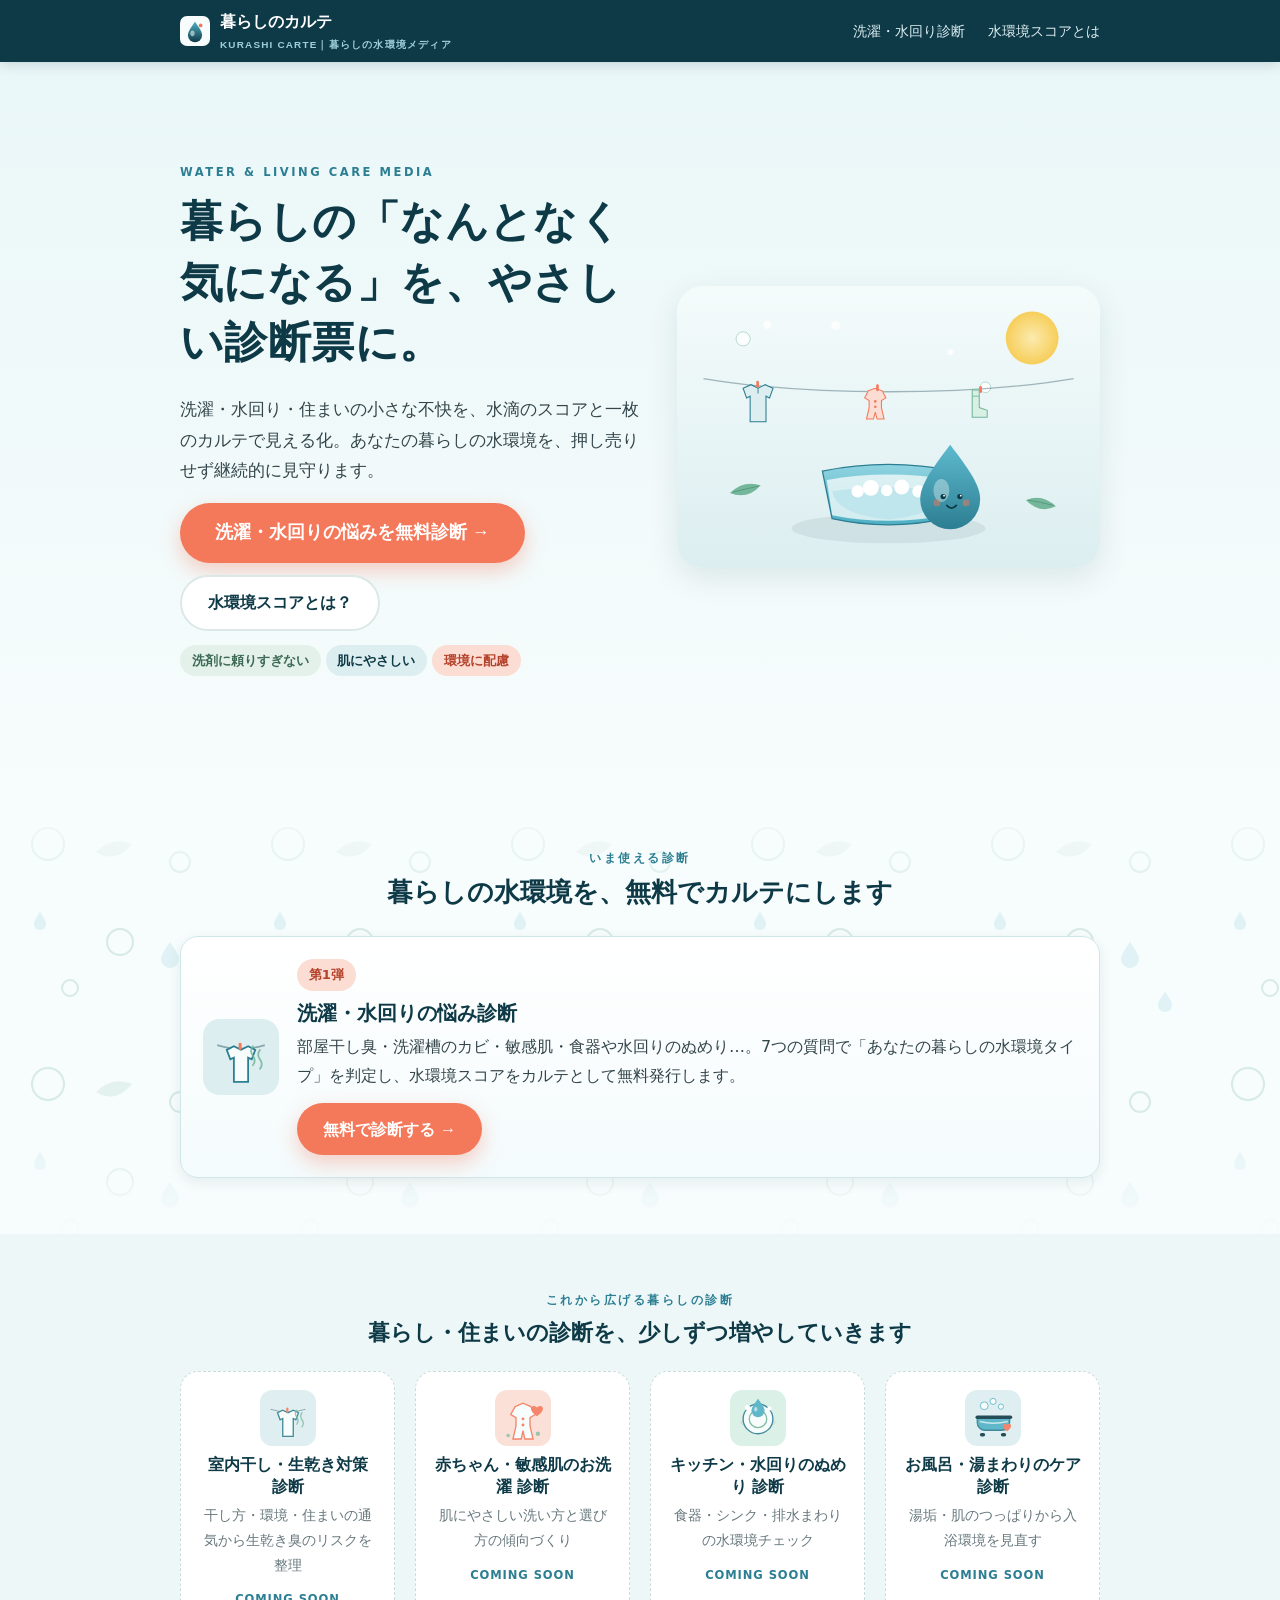
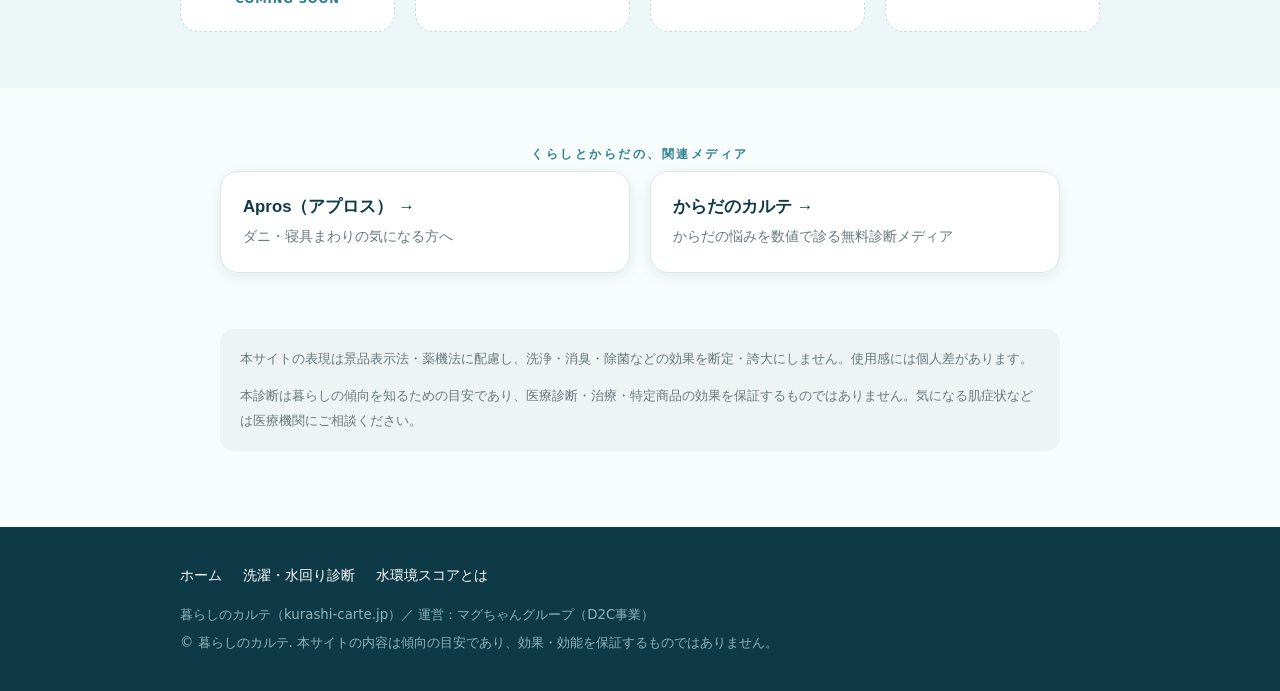
==== index.html @ 07961707 "母屋＋洗濯・水回り診断（/sentaku/）初版：3層キャッシュマシン・水環境スコア/洗剤過敏度・GEO/JSON-LD・GAS/Turnstile・景表法薬機法免責・全ページnoindex Co-A" ====
<!doctype html>
<html lang="ja">
<head>
<meta charset="utf-8">
<meta name="viewport" content="width=device-width, initial-scale=1">
<meta name="robots" content="noindex, nofollow"><!-- 公開時に index,follow へ切替（=公開ボタン） -->
<title>暮らしのカルテ｜洗濯・水回り・住まいの悩みを数値で診る無料診断メディア</title>
<meta name="description" content="洗濯・水回り・住まいの「なんとなく気になる」を、水環境スコアと一枚のカルテで見える化。部屋干し臭・洗濯槽カビ・敏感肌・食器のぬめりなど、暮らしの水環境タイプを無料診断。マグちゃんグループ運営。">
<link rel="canonical" href="https://kurashi-carte.jp/">
<meta name="theme-color" content="#0E3A47">

<!-- OGP / Twitter -->
<meta property="og:type" content="website">
<meta property="og:site_name" content="暮らしのカルテ">
<meta property="og:title" content="暮らしのカルテ｜洗濯・水回り・住まいの悩みを数値で診る無料診断">
<meta property="og:description" content="部屋干し臭・洗濯槽カビ・敏感肌・水回りのぬめり…。暮らしの水環境タイプと水環境スコアを無料でカルテ発行。">
<meta property="og:url" content="https://kurashi-carte.jp/">
<meta property="og:image" content="https://kurashi-carte.jp/assets/ogp.svg">
<meta name="twitter:card" content="summary_large_image">
<meta name="twitter:title" content="暮らしのカルテ｜洗濯・水回りの悩み診断">
<meta name="twitter:description" content="暮らしの水環境タイプと水環境スコアを無料でカルテ発行。">
<meta name="twitter:image" content="https://kurashi-carte.jp/assets/ogp.svg">

<!-- セキュリティ：meta CSP（GitHub Pagesでヘッダ相当の防御。母屋は外部通信なし） -->
<meta http-equiv="Content-Security-Policy" content="default-src 'self'; base-uri 'self'; object-src 'none'; img-src 'self' data:; style-src 'self' 'unsafe-inline'; font-src 'self'; script-src 'self'; connect-src 'self'; form-action 'none'; frame-ancestors 'none'; upgrade-insecure-requests">
<meta name="referrer" content="strict-origin-when-cross-origin">

<link rel="icon" href="/assets/favicon.svg" type="image/svg+xml">
<link rel="stylesheet" href="/assets/style.css">
<link rel="stylesheet" href="/images.css">

<!-- JSON-LD: WebSite + Organization -->
<script type="application/ld+json">
{
  "@context":"https://schema.org",
  "@graph":[
    {
      "@type":"WebSite",
      "@id":"https://kurashi-carte.jp/#website",
      "url":"https://kurashi-carte.jp/",
      "name":"暮らしのカルテ",
      "description":"洗濯・水回り・住まいの悩みを数値で診る無料診断メディア。",
      "inLanguage":"ja",
      "publisher":{"@id":"https://kurashi-carte.jp/#org"}
    },
    {
      "@type":"Organization",
      "@id":"https://kurashi-carte.jp/#org",
      "name":"マグちゃんグループ（暮らしのカルテ運営）",
      "url":"https://kurashi-carte.jp/",
      "logo":"https://kurashi-carte.jp/assets/favicon.svg",
      "sameAs":["https://magchan.com"]
    }
  ]
}
</script>
</head>
<body>
<script src="/assets/guard.js"></script>

<header class="site-head">
  <div class="wrap">
    <a class="brand" href="/">
      <img src="/assets/favicon.svg" alt="">
      <span>暮らしのカルテ<small>KURASHI CARTE｜暮らしの水環境メディア</small></span>
    </a>
    <nav class="nav" aria-label="サイト内">
      <a href="/sentaku/">洗濯・水回り診断</a>
      <a href="/mizu-kankyo-score/">水環境スコアとは</a>
    </nav>
  </div>
</header>

<main>
  <!-- HERO -->
  <section class="hero">
    <div class="wrap">
      <div>
        <p class="eyebrow">Water &amp; Living Care Media</p>
        <h1 id="heroTitle">暮らしの「なんとなく気になる」を、やさしい診断票に。</h1>
        <p class="lead" id="heroLead">洗濯・水回り・住まいの小さな不快を、水滴のスコアと一枚のカルテで見える化。あなたの暮らしの水環境を、押し売りせず継続的に見守ります。</p>
        <div class="cta-row">
          <a class="btn btn-primary btn-lg" href="/sentaku/">洗濯・水回りの悩みを無料診断 →</a>
          <a class="btn btn-ghost" href="/mizu-kankyo-score/">水環境スコアとは？</a>
        </div>
        <p style="margin-top:14px"><span class="tag mint">洗剤に頼りすぎない</span> <span class="tag">肌にやさしい</span> <span class="tag coral">環境に配慮</span></p>
      </div>
      <div class="art float"><img src="/assets/hero.svg" alt="やさしい水と洗濯の暮らしのイラスト" width="960" height="640"></div>
    </div>
  </section>

  <!-- LIVE 診断 -->
  <section class="wm">
    <div class="wrap">
      <p class="eyebrow center">いま使える診断</p>
      <h2 class="center" style="font-size:1.6rem;margin:.2em 0 1em">暮らしの水環境を、無料でカルテにします</h2>
      <div id="liveList" class="grid">
        <a href="/sentaku/" class="card feature" style="text-decoration:none">
          <img src="/assets/type-roomdry.svg" alt="" width="76" height="76">
          <div>
            <span class="tag coral">第1弾</span>
            <h3 style="margin:.4em 0 .3em;font-size:1.25rem">洗濯・水回りの悩み診断</h3>
            <p style="margin:.2em 0 .8em;color:#33454a">部屋干し臭・洗濯槽カビ・敏感肌・水回りのぬめり…。7つの質問で「あなたの暮らしの水環境タイプ」を判定し、水環境スコアをカルテとして無料発行します。</p>
            <span class="btn btn-primary">無料で診断する →</span>
          </div>
        </a>
      </div>
    </div>
  </section>

  <!-- UPCOMING -->
  <section style="background:#eef7f8">
    <div class="wrap">
      <p class="eyebrow center" id="upLabel">これから広げる暮らしの診断</p>
      <h2 class="center" style="font-size:1.4rem;margin:.2em 0 1em">暮らし・住まいの診断を、少しずつ増やしていきます</h2>
      <div id="upList" class="grid g4">
        <div class="tile"><img src="/assets/type-roomdry.svg" alt="" width="56" height="56"><h3>室内干し・生乾き対策</h3><p style="font-size:.86rem">干し方・環境・通気から生乾き臭のリスクを整理</p><span class="soon">COMING SOON</span></div>
        <div class="tile"><img src="/assets/type-baby.svg" alt="" width="56" height="56"><h3>赤ちゃん・敏感肌の洗濯</h3><p style="font-size:.86rem">肌にやさしい洗い方と選び方の傾向づくり</p><span class="soon">COMING SOON</span></div>
        <div class="tile"><img src="/assets/type-kitchen.svg" alt="" width="56" height="56"><h3>キッチン・水回りのぬめり</h3><p style="font-size:.86rem">食器・シンク・排水まわりの水環境チェック</p><span class="soon">COMING SOON</span></div>
        <div class="tile"><img src="/assets/type-bath.svg" alt="" width="56" height="56"><h3>お風呂・湯まわりのケア</h3><p style="font-size:.86rem">湯垢・肌のつっぱりから入浴環境を見直す</p><span class="soon">COMING SOON</span></div>
      </div>
    </div>
  </section>

  <!-- 関連 -->
  <section>
    <div class="wrap narrow">
      <p class="eyebrow center">くらしとからだの、関連メディア</p>
      <div id="crossList" class="grid g2"></div>
    </div>
  </section>

  <!-- 免責 -->
  <section style="padding-top:0">
    <div class="wrap narrow">
      <div class="disclaimer">
        <p id="discKeihyo"><strong>表現について：</strong>本サイトの表現は景品表示法・薬機法に配慮し、洗浄・消臭・除菌などの効果を断定・誇大にしません。使用感には個人差があります。</p>
        <p id="discMedical" style="margin-bottom:0"><strong>診断について：</strong>本診断は暮らしの傾向を知るための目安であり、医療診断・治療・特定商品の効果を保証するものではありません。気になる肌症状などは医療機関にご相談ください。</p>
      </div>
    </div>
  </section>
</main>

<footer class="site-foot">
  <div class="wrap">
    <div class="fnav" style="margin-bottom:10px">
      <a href="/">ホーム</a>
      <a href="/sentaku/">洗濯・水回り診断</a>
      <a href="/mizu-kankyo-score/">水環境スコアとは</a>
    </div>
    <small>暮らしのカルテ（kurashi-carte.jp）／ 運営：マグちゃんグループ（D2C事業）<br>© 暮らしのカルテ. 本サイトの内容は傾向の目安であり、効果・効能を保証するものではありません。</small>
  </div>
</footer>

<script src="/js/home.js"></script>
</body>
</html>
---- assets/style.css ----
/* =========================================================================
   暮らしのカルテ — 共通デザインシステム
   トークンは design/design-tokens.md を正典とする。
   ティール(信頼) × 珊瑚(可愛い差し色) × 若葉ミント(自然由来) × 泡白。
   ========================================================================= */
:root{
  --marine:#0E3A47; --tide:#2C7E92; --aqua:#DCEEF0; --foam:#F7FCFC;
  --ink:#1F2A2E; --muted:#67787D; --line:#DCE8E7;
  --coral:#F4795B; --coral-soft:#FBDDD3; --mint:#74B79B; --sun:#F7C948;
  --ok:#2F8F6B; --danger:#C4553C; --warn:#E0A43B;
  --shadow:0 10px 30px rgba(14,58,71,.10);
  --shadow-sm:0 4px 14px rgba(14,58,71,.08);
  --radius:18px; --radius-lg:26px;
  --font-display:"Hiragino Maru Gothic ProN","BIZ UDPGothic","Yu Gothic UI","Meiryo",sans-serif;
  --font-body:system-ui,"Hiragino Kaku Gothic ProN","BIZ UDPGothic","Yu Gothic UI","Meiryo",sans-serif;
  --font-num:"Trebuchet MS","Verdana",system-ui,sans-serif;
  --wrap:960px; --wrap-narrow:880px;
}
*{box-sizing:border-box}
html{scroll-behavior:smooth}
body{
  margin:0; color:var(--ink); background:var(--foam);
  font-family:var(--font-body); font-size:16px; line-height:1.8;
  -webkit-font-smoothing:antialiased; text-rendering:optimizeLegibility;
}
img{max-width:100%; height:auto; display:block}
a{color:var(--tide)}
h1,h2,h3,h4{font-family:var(--font-display); line-height:1.4; color:var(--marine); font-weight:800}
p{margin:0 0 1em}
:focus-visible{outline:3px solid var(--coral); outline-offset:2px; border-radius:6px}

/* ---- watermark bg ---- */
.wm{position:relative}
.wm::before{
  content:""; position:absolute; inset:0; z-index:0; pointer-events:none;
  background-image:url("/assets/watermark.svg"); background-size:240px 240px;
  opacity:.5; -webkit-mask-image:linear-gradient(180deg,transparent,#000 30%,#000 70%,transparent);
          mask-image:linear-gradient(180deg,transparent,#000 30%,#000 70%,transparent);
}
.wm>*{position:relative; z-index:1}

/* ---- layout ---- */
.wrap{max-width:var(--wrap); margin:0 auto; padding:0 20px}
.narrow{max-width:var(--wrap-narrow)}
section{padding:56px 0}
.lead{font-size:1.06rem; color:#33454a}
.eyebrow{font-family:var(--font-num); letter-spacing:.22em; font-size:.72rem;
  text-transform:uppercase; color:var(--tide); font-weight:700; margin:0 0 .5em}
.center{text-align:center}
.tag{display:inline-flex; align-items:center; gap:.4em; background:var(--aqua);
  color:var(--marine); border-radius:999px; padding:.3em .9em; font-size:.82rem; font-weight:700}
.tag.mint{background:#E4F1EA; color:#3c6a55}
.tag.coral{background:var(--coral-soft); color:#b5432c}

/* ---- header ---- */
.site-head{background:var(--marine); color:#fff; position:sticky; top:0; z-index:50;
  box-shadow:0 2px 12px rgba(14,58,71,.18)}
.site-head .wrap{display:flex; align-items:center; justify-content:space-between; height:62px}
.brand{display:flex; align-items:center; gap:10px; color:#fff; text-decoration:none; font-family:var(--font-display); font-weight:800; white-space:nowrap}
.brand>span{white-space:nowrap}
.brand img{width:30px; height:30px}
.brand small{display:block; font-size:.62rem; letter-spacing:.12em; color:#9fd0da; font-weight:600}
.nav a{color:#dcedf1; text-decoration:none; font-size:.9rem; margin-left:18px}
.nav a:hover{color:#fff}
@media(max-width:560px){ .nav a{margin-left:12px; font-size:.82rem} .brand small{display:none} }

/* ---- buttons ---- */
.btn{display:inline-flex; align-items:center; justify-content:center; gap:.5em;
  min-height:52px; padding:.7em 1.6em; border-radius:999px; font-weight:800;
  font-family:var(--font-display); font-size:1.02rem; text-decoration:none; cursor:pointer;
  border:none; transition:transform .15s ease, box-shadow .15s ease}
.btn:hover{transform:translateY(-2px)}
.btn-primary{background:var(--coral); color:#fff; box-shadow:0 8px 20px rgba(244,121,91,.35)}
.btn-primary:hover{box-shadow:0 12px 26px rgba(244,121,91,.45)}
.btn-marine{background:var(--marine); color:#fff}
.btn-line{background:#06C755; color:#fff}
.btn-ghost{background:#fff; color:var(--marine); border:2px solid var(--line)}
.btn-lg{min-height:58px; font-size:1.1rem; padding:.8em 2em}
.btn[disabled]{opacity:.45; cursor:not-allowed; transform:none}

/* ---- hero ---- */
.hero{background:linear-gradient(180deg,#EAF7F8,#F7FCFC); overflow:hidden}
.hero .wrap{display:grid; grid-template-columns:1.05fr .95fr; gap:30px; align-items:center; padding-top:44px; padding-bottom:44px}
.hero h1{font-size:clamp(1.7rem,4.6vw,2.7rem); margin:.2em 0 .5em; letter-spacing:.01em}
.hero .art{border-radius:var(--radius-lg); overflow:hidden; box-shadow:var(--shadow)}
.hero .cta-row{display:flex; gap:12px; flex-wrap:wrap; margin-top:8px}
@media(max-width:760px){ .hero .wrap{grid-template-columns:1fr} .hero .art{order:-1} }

/* ---- cards / tiles ---- */
.grid{display:grid; gap:20px}
.g2{grid-template-columns:1fr 1fr}
.g3{grid-template-columns:1fr 1fr 1fr}
.g4{grid-template-columns:repeat(4,1fr)}
@media(max-width:820px){ .g3,.g4{grid-template-columns:1fr 1fr} }
@media(max-width:520px){ .g2,.g3,.g4{grid-template-columns:1fr} }
.card{background:#fff; border:1px solid var(--line); border-radius:var(--radius);
  padding:22px; box-shadow:var(--shadow-sm)}
.card.feature{display:grid; grid-template-columns:auto 1fr; gap:18px; align-items:center;
  border-color:#cfe6ea; background:linear-gradient(180deg,#fff,#f4fbfc)}
.card.feature img{width:76px; height:76px}
.tile{background:#fff; border:1px dashed #c8ddda; border-radius:var(--radius); padding:18px; text-align:center; color:var(--muted)}
.tile img{width:56px; height:56px; margin:0 auto 8px; opacity:.9}
.tile h3{font-size:1rem; margin:.2em 0 .3em; color:var(--marine)}
.soon{font-size:.72rem; color:var(--tide); font-weight:700; letter-spacing:.08em}

/* ---- GEO answer block ---- */
.answer{background:#fff; border-left:6px solid var(--tide); border-radius:14px;
  padding:22px 24px; box-shadow:var(--shadow-sm)}
.answer ul{margin:0; padding-left:1.1em}
.answer li{margin:.5em 0}

/* ---- diagnosis ---- */
.diag{background:#fff; border:1px solid var(--line); border-radius:var(--radius-lg);
  padding:26px; box-shadow:var(--shadow); max-width:680px; margin:0 auto}
.progress{height:12px; background:var(--aqua); border-radius:999px; overflow:hidden; margin-bottom:6px}
.progress i{display:block; height:100%; width:0; background:linear-gradient(90deg,var(--tide),var(--mint));
  border-radius:999px; transition:width .4s ease}
.progress-label{font-family:var(--font-num); font-size:.78rem; color:var(--muted); letter-spacing:.1em; margin-bottom:16px}
.q-title{font-size:1.25rem; margin:.2em 0 .8em}
.opts{display:grid; gap:12px}
.opt{display:flex; align-items:center; gap:14px; padding:16px 18px; border:2px solid var(--line);
  border-radius:14px; background:#fbfefe; cursor:pointer; font-size:1.02rem; transition:all .15s ease; min-height:44px}
.opt:hover{border-color:var(--tide); background:#f2fafb}
.opt .dot{width:22px; height:22px; border-radius:50%; border:2px solid #b9cfd2; flex:none; position:relative}
.opt.sel{border-color:var(--coral); background:#fff5f2; box-shadow:0 4px 14px rgba(244,121,91,.16)}
.opt.sel .dot{border-color:var(--coral); background:var(--coral)}
.opt.sel .dot::after{content:""; position:absolute; inset:5px; border-radius:50%; background:#fff}
.diag-nav{display:flex; justify-content:space-between; margin-top:20px; gap:10px}

/* ---- karte result 票 ---- */
.karte{background:#fff; border:1px solid var(--line); border-radius:var(--radius-lg);
  box-shadow:var(--shadow); overflow:hidden; position:relative;
  background-image:linear-gradient(var(--line) 1px,transparent 1px); background-size:100% 30px;
  background-position:0 118px}
.karte-head{background:var(--marine); color:#fff; padding:18px 24px; display:flex; justify-content:space-between; align-items:flex-end; gap:12px}
.karte-head .en{font-family:var(--font-num); letter-spacing:.24em; font-size:.7rem; color:#9fd0da}
.karte-head h3{color:#fff; margin:.1em 0 0; font-size:1.35rem}
.karte-no{font-family:var(--font-num); font-size:.86rem; color:#cfe6ea; letter-spacing:.06em; text-align:right; white-space:nowrap}
.karte-body{padding:24px; display:grid; grid-template-columns:auto 1fr; gap:24px; align-items:center}
@media(max-width:560px){
  .karte-body{grid-template-columns:1fr; text-align:center}
  .karte-head{flex-direction:column; align-items:flex-start; gap:4px}
  .karte-head h3{font-size:1.15rem}
  .karte-no{text-align:left}
  .karte-type{justify-content:center}
}

/* water drop gauge */
.gauge{width:150px; height:170px; position:relative; margin:0 auto}
.gauge svg{width:100%; height:100%}
.gauge .num{position:absolute; top:44%; left:0; right:0; text-align:center;
  font-family:var(--font-num); font-weight:800; font-size:2.6rem; color:var(--marine); line-height:1}
.gauge .cap{position:absolute; top:66%; left:0; right:0; text-align:center; font-size:.8rem; color:var(--marine); font-weight:700}

.karte-type{display:flex; align-items:center; gap:14px; margin-bottom:6px}
.karte-type img{width:60px; height:60px}
.karte-type .name{font-family:var(--font-display); font-weight:800; font-size:1.4rem; color:var(--marine)}
.karte .finding{color:var(--ink); margin:.3em 0 0}
.karte .subidx{margin-top:14px; display:flex; gap:10px; flex-wrap:wrap}
.band{display:inline-flex; gap:.4em; align-items:center; background:var(--aqua); color:var(--marine);
  border-radius:999px; padding:.3em .9em; font-weight:700; font-size:.85rem}
.karte-foot{padding:0 24px 22px; color:var(--muted); font-size:.8rem}

/* coral round seal */
.seal{position:absolute; right:22px; top:96px; width:92px; height:92px; z-index:2}
@media(max-width:560px){ .seal{position:static; margin:8px auto 0} }

/* offer / product connect */
.offer{background:linear-gradient(180deg,#fff,#f4fbfc); border:1px solid #cfe6ea; border-radius:var(--radius-lg); padding:26px}
.prod{display:flex; align-items:center; gap:16px; padding:16px; border:1px solid var(--line); border-radius:14px; background:#fff; margin:.6em 0}
.prod img{width:56px; height:56px; flex:none}
.prod .pcta{margin-left:auto; display:flex; gap:8px; flex-wrap:wrap}
@media(max-width:560px){ .prod{flex-wrap:wrap} .prod .pcta{margin-left:0; width:100%} }

/* line / reexam blocks */
.block-line{background:#eafaf0; border:1px solid #bfe6cf; border-radius:var(--radius); padding:22px}
.block-reexam{background:#fff6ec; border:1px solid #f4dcc0; border-radius:var(--radius); padding:22px}

/* faq */
.faq details{background:#fff; border:1px solid var(--line); border-radius:14px; margin:.6em 0; overflow:hidden}
.faq summary{cursor:pointer; padding:16px 20px; font-weight:700; color:var(--marine); font-family:var(--font-display); list-style:none; display:flex; justify-content:space-between; gap:10px; min-height:44px; align-items:center}
.faq summary::-webkit-details-marker{display:none}
.faq summary::after{content:"＋"; color:var(--coral); font-weight:800}
.faq details[open] summary::after{content:"－"}
.faq .a{padding:0 20px 18px; color:var(--ink)}

/* disclaimer / footer */
.disclaimer{background:#eef4f4; border-radius:14px; padding:18px 20px; color:var(--muted); font-size:.84rem}
.disclaimer strong{color:var(--ink)}
.site-foot{background:var(--marine); color:#cfe6ea; padding:34px 0; margin-top:20px}
.site-foot a{color:#fff; text-decoration:none}
.site-foot .fnav a{margin-right:16px; font-size:.9rem}
.site-foot small{color:#8fb3bb}

/* ---- animation ---- */
.reveal{opacity:0; transform:translateY(18px); transition:opacity .6s ease, transform .6s ease}
.reveal.in{opacity:1; transform:none}
@keyframes floaty{0%,100%{transform:translateY(0)}50%{transform:translateY(-8px)}}
.float{animation:floaty 5s ease-in-out infinite}
@keyframes stamp{0%{transform:scale(1.7) rotate(-14deg); opacity:0}60%{transform:scale(.92) rotate(-8deg); opacity:1}100%{transform:scale(1) rotate(-8deg); opacity:1}}
.seal.stamp{animation:stamp .6s cubic-bezier(.2,1.4,.4,1) both}
@media(prefers-reduced-motion:reduce){
  *{animation:none !important; transition:none !important}
  .reveal{opacity:1; transform:none}
  html{scroll-behavior:auto}
}

/* ---- print (result 票 保存) ---- */
@media print{
  .site-head,.site-foot,.nav,.btn,.no-print{display:none !important}
  body{background:#fff}
  .karte{box-shadow:none; border:1px solid #999; break-inside:avoid}
}
.visually-hidden{position:absolute!important;width:1px;height:1px;overflow:hidden;clip:rect(0 0 0 0)}
---- images.css ----
/* =========================================================================
   暮らしのカルテ — 画像スロット（写真の後差し替えはこの1ファイルだけ）
   -------------------------------------------------------------------------
   ・非エンジニアでも安全に差し替えできます。url("...") のファイル名を変えるだけ。
   ・写真は必ず assets/photos/ にローカル同梱（外部URLのホットリンク禁止＝誤写真/著作権の教訓）。
   ・景表法/薬機法：洗浄「効果」を断定する before/after・「汚れが落ちた風」の演出写真は使わない。
     清潔な洗濯・やさしい水・自然光・赤ちゃん・暮らしのムードなど、効果を語らない画像のみ。
   ・パスは絶対パス（/assets/…）。母屋・診断サブの両方から同じ指定で読めます。
   ・初期状態は同梱のオリジナルSVG。写真を用意でき次第、下記を .jpg 等へ差し替え。
   ========================================================================= */
:root{
  --photo-hero:      url("/assets/hero.svg");            /* ヒーロー（やさしい水と洗濯の暮らし） */
  --photo-laundry:   url("/assets/hero.svg");            /* 室内干し・洗濯バンド（写真差替枠） */
  --photo-water:     url("/assets/hero.svg");            /* やさしい水・水回りバンド（写真差替枠） */
  --photo-baby:      url("/assets/type-baby.svg");       /* 赤ちゃん・敏感肌バンド（写真差替枠） */
}
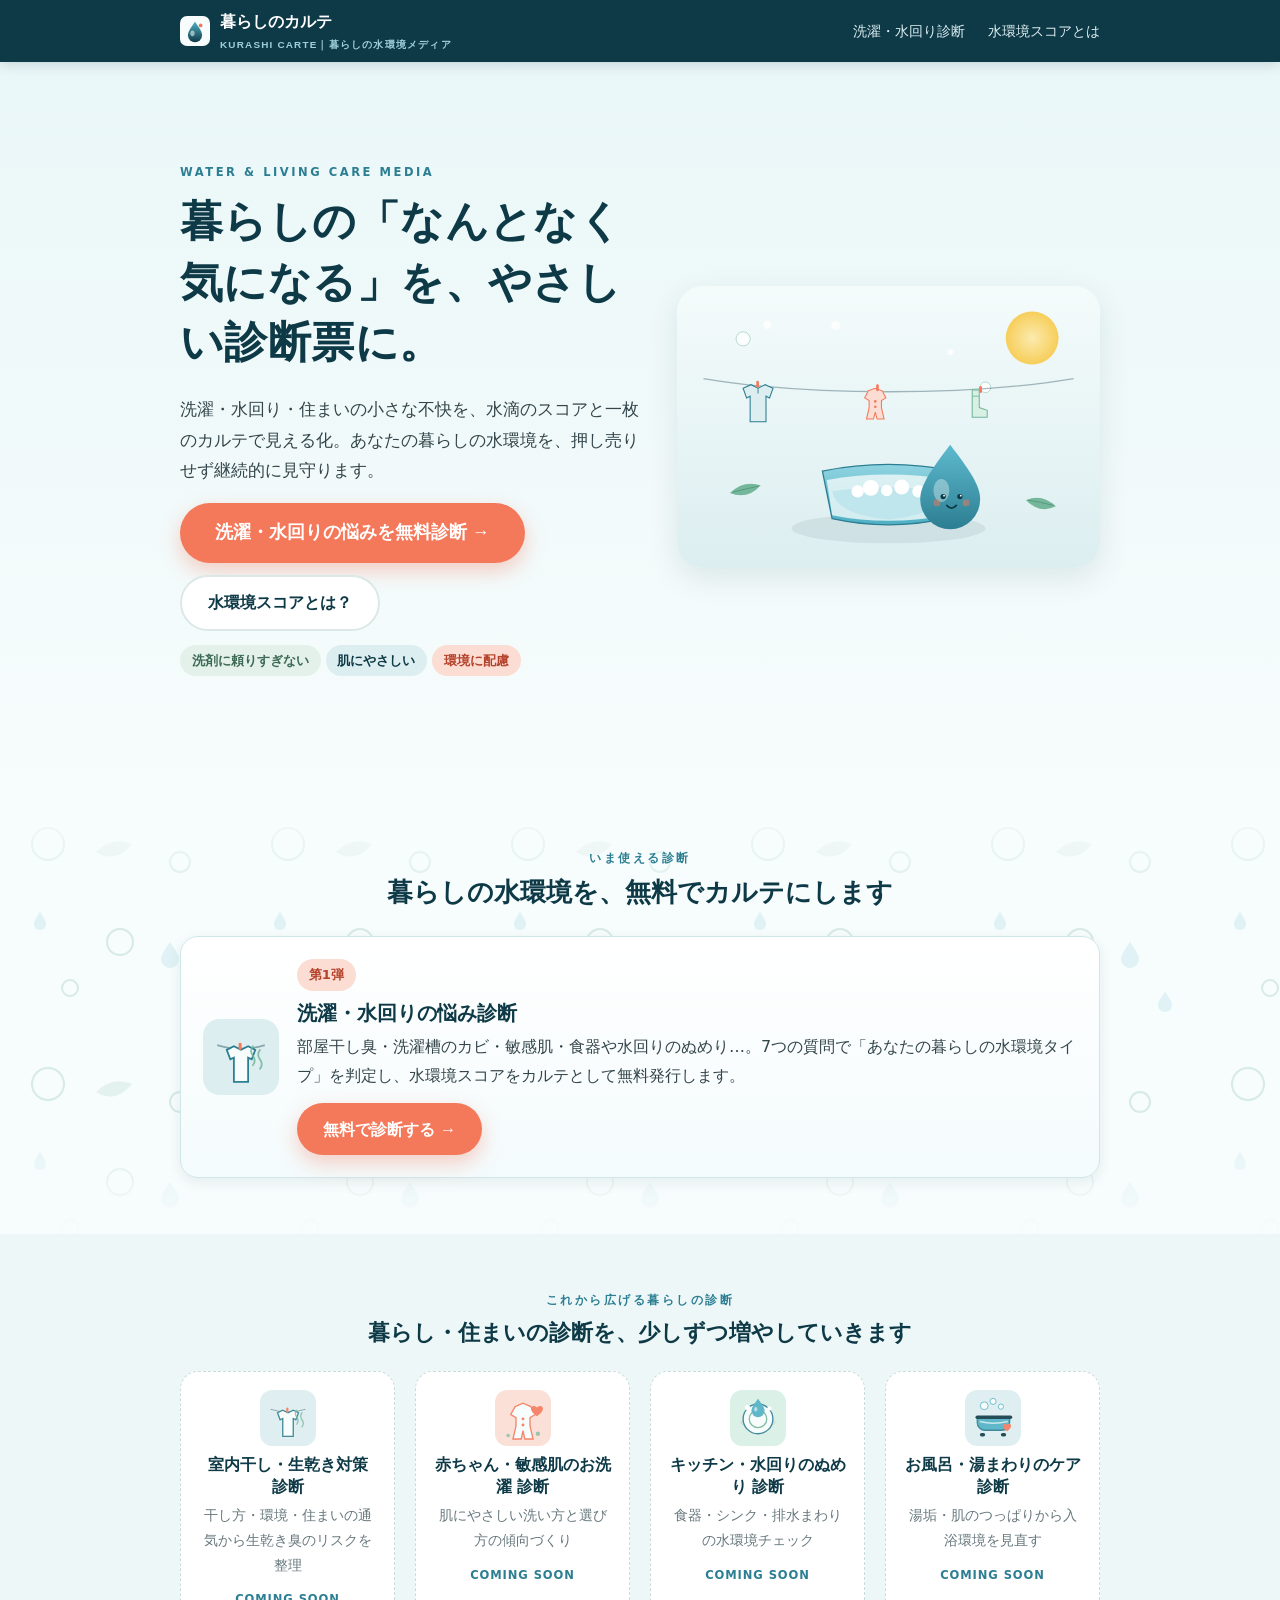
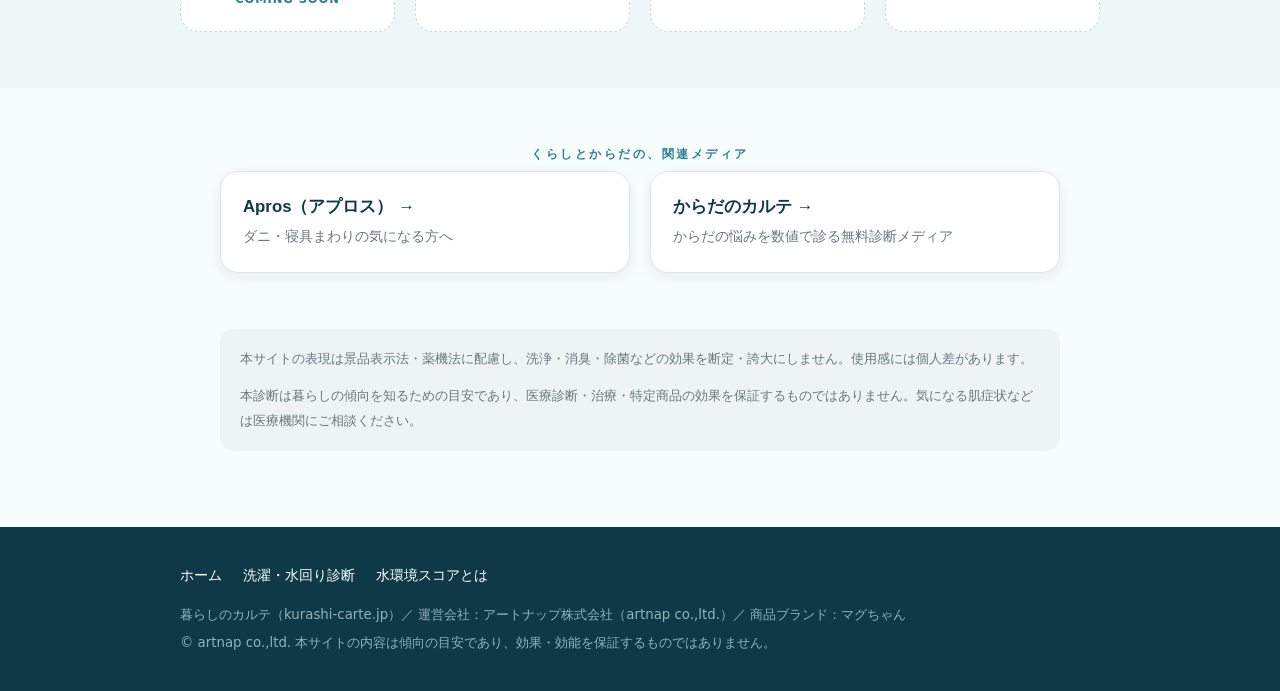
==== commit 6dda706d: "運営会社をアートナップ株式会社（artnap co.,ltd.）に統一（フッター著作権・JSON-LD・config・llms）。NOTIFY_TO実アドレスはREADME/HTMLに露出せずGASプ" ====
--- a/index.html
+++ b/index.html
@@ -5,7 +5,7 @@
 <meta name="viewport" content="width=device-width, initial-scale=1">
 <meta name="robots" content="noindex, nofollow"><!-- 公開時に index,follow へ切替（=公開ボタン） -->
 <title>暮らしのカルテ｜洗濯・水回り・住まいの悩みを数値で診る無料診断メディア</title>
-<meta name="description" content="洗濯・水回り・住まいの「なんとなく気になる」を、水環境スコアと一枚のカルテで見える化。部屋干し臭・洗濯槽カビ・敏感肌・食器のぬめりなど、暮らしの水環境タイプを無料診断。マグちゃんグループ運営。">
+<meta name="description" content="洗濯・水回り・住まいの「なんとなく気になる」を、水環境スコアと一枚のカルテで見える化。部屋干し臭・洗濯槽カビ・敏感肌・食器のぬめりなど、暮らしの水環境タイプを無料診断。アートナップ株式会社（マグちゃん）運営。">
 <link rel="canonical" href="https://kurashi-carte.jp/">
 <meta name="theme-color" content="#0E3A47">
 
@@ -46,7 +46,9 @@
     {
       "@type":"Organization",
       "@id":"https://kurashi-carte.jp/#org",
-      "name":"マグちゃんグループ（暮らしのカルテ運営）",
+      "name":"アートナップ株式会社",
+      "alternateName":"artnap co.,ltd.",
+      "brand":"マグちゃん",
       "url":"https://kurashi-carte.jp/",
       "logo":"https://kurashi-carte.jp/assets/favicon.svg",
       "sameAs":["https://magchan.com"]
@@ -148,7 +150,7 @@
       <a href="/sentaku/">洗濯・水回り診断</a>
       <a href="/mizu-kankyo-score/">水環境スコアとは</a>
     </div>
-    <small>暮らしのカルテ（kurashi-carte.jp）／ 運営：マグちゃんグループ（D2C事業）<br>© 暮らしのカルテ. 本サイトの内容は傾向の目安であり、効果・効能を保証するものではありません。</small>
+    <small>暮らしのカルテ（kurashi-carte.jp）／ 運営会社：アートナップ株式会社（artnap co.,ltd.）／ 商品ブランド：マグちゃん<br>© artnap co.,ltd. 本サイトの内容は傾向の目安であり、効果・効能を保証するものではありません。</small>
   </div>
 </footer>
 
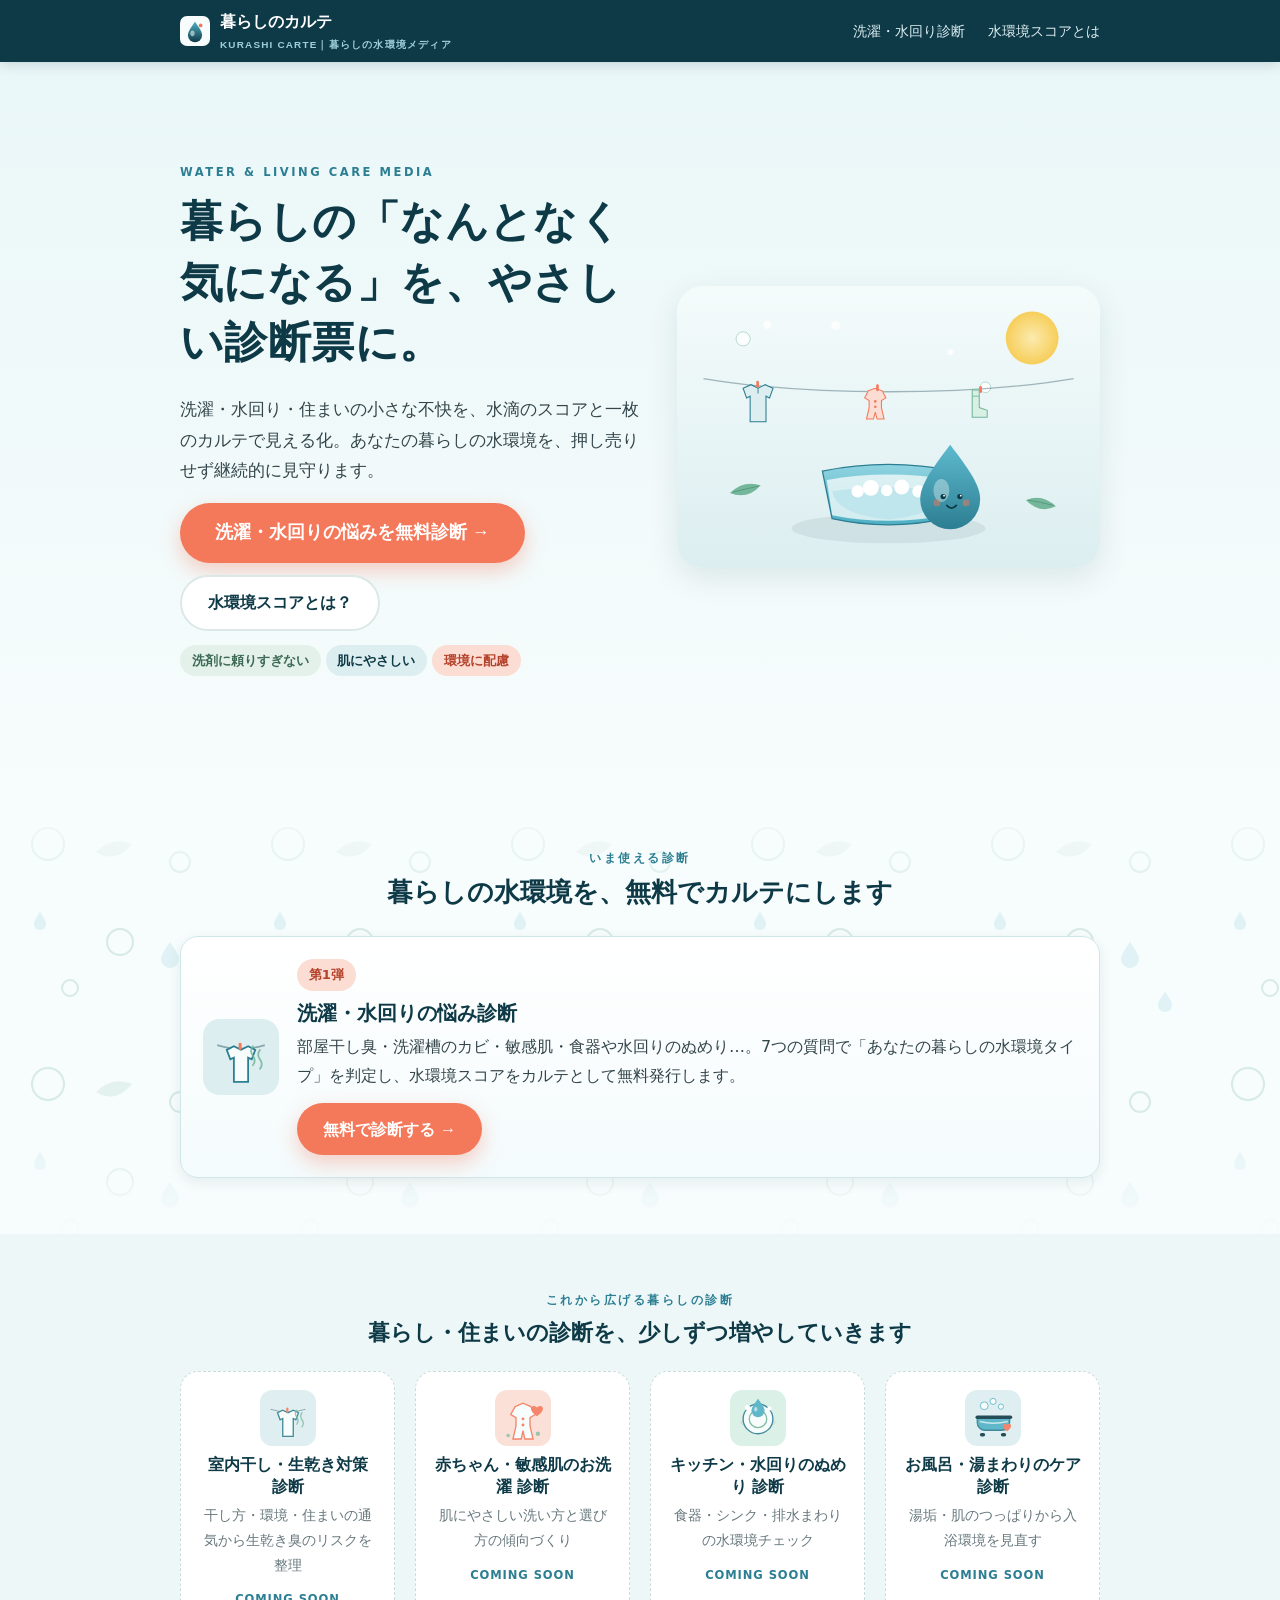
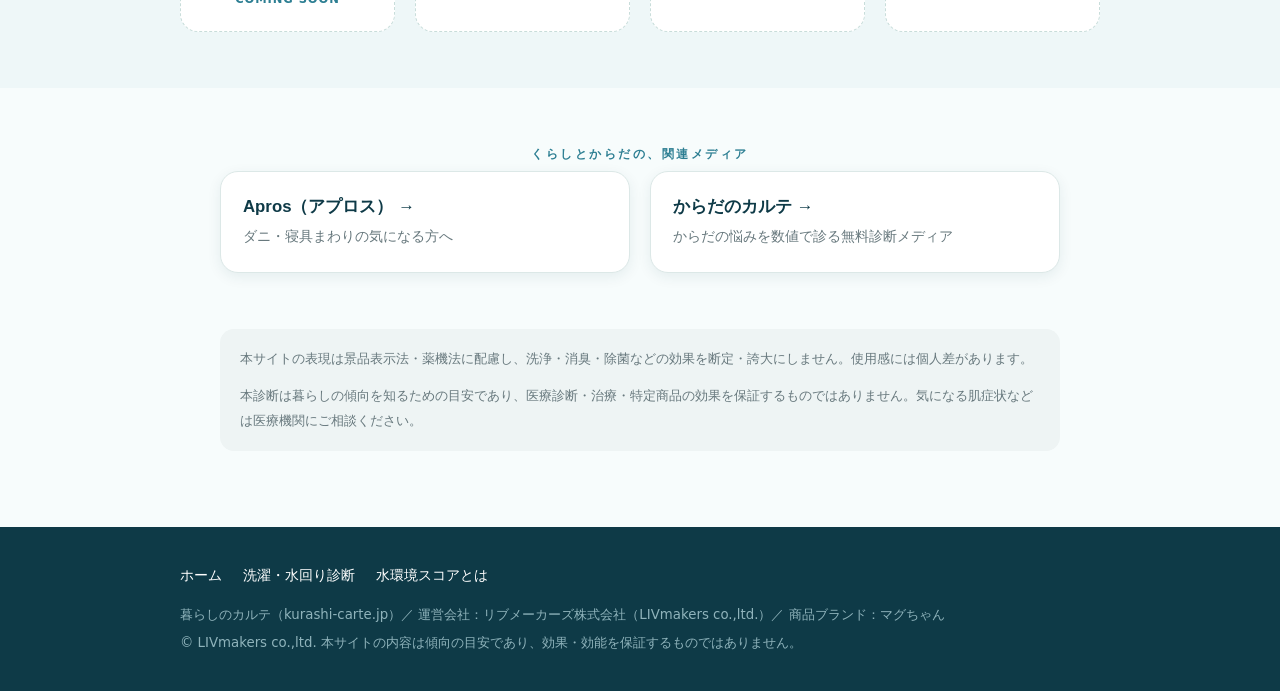
==== commit ca898a22: "運営会社をリブメーカーズ株式会社（LIVmakers co.,ltd.）に確定・統一（フッター著作権・JSON-LD・description・llms）。BOSS確定＝config名義に整合。並行セッ" ====
--- a/index.html
+++ b/index.html
@@ -5,7 +5,7 @@
 <meta name="viewport" content="width=device-width, initial-scale=1">
 <meta name="robots" content="noindex, nofollow"><!-- 公開時に index,follow へ切替（=公開ボタン） -->
 <title>暮らしのカルテ｜洗濯・水回り・住まいの悩みを数値で診る無料診断メディア</title>
-<meta name="description" content="洗濯・水回り・住まいの「なんとなく気になる」を、水環境スコアと一枚のカルテで見える化。部屋干し臭・洗濯槽カビ・敏感肌・食器のぬめりなど、暮らしの水環境タイプを無料診断。アートナップ株式会社（マグちゃん）運営。">
+<meta name="description" content="洗濯・水回り・住まいの「なんとなく気になる」を、水環境スコアと一枚のカルテで見える化。部屋干し臭・洗濯槽カビ・敏感肌・食器のぬめりなど、暮らしの水環境タイプを無料診断。リブメーカーズ株式会社（マグちゃん）運営。">
 <link rel="canonical" href="https://kurashi-carte.jp/">
 <meta name="theme-color" content="#0E3A47">
 
@@ -46,8 +46,8 @@
     {
       "@type":"Organization",
       "@id":"https://kurashi-carte.jp/#org",
-      "name":"アートナップ株式会社",
-      "alternateName":"artnap co.,ltd.",
+      "name":"リブメーカーズ株式会社",
+      "alternateName":"LIVmakers co.,ltd.",
       "brand":"マグちゃん",
       "url":"https://kurashi-carte.jp/",
       "logo":"https://kurashi-carte.jp/assets/favicon.svg",
@@ -150,7 +150,7 @@
       <a href="/sentaku/">洗濯・水回り診断</a>
       <a href="/mizu-kankyo-score/">水環境スコアとは</a>
     </div>
-    <small>暮らしのカルテ（kurashi-carte.jp）／ 運営会社：アートナップ株式会社（artnap co.,ltd.）／ 商品ブランド：マグちゃん<br>© artnap co.,ltd. 本サイトの内容は傾向の目安であり、効果・効能を保証するものではありません。</small>
+    <small>暮らしのカルテ（kurashi-carte.jp）／ 運営会社：リブメーカーズ株式会社（LIVmakers co.,ltd.）／ 商品ブランド：マグちゃん<br>© LIVmakers co.,ltd. 本サイトの内容は傾向の目安であり、効果・効能を保証するものではありません。</small>
   </div>
 </footer>
 
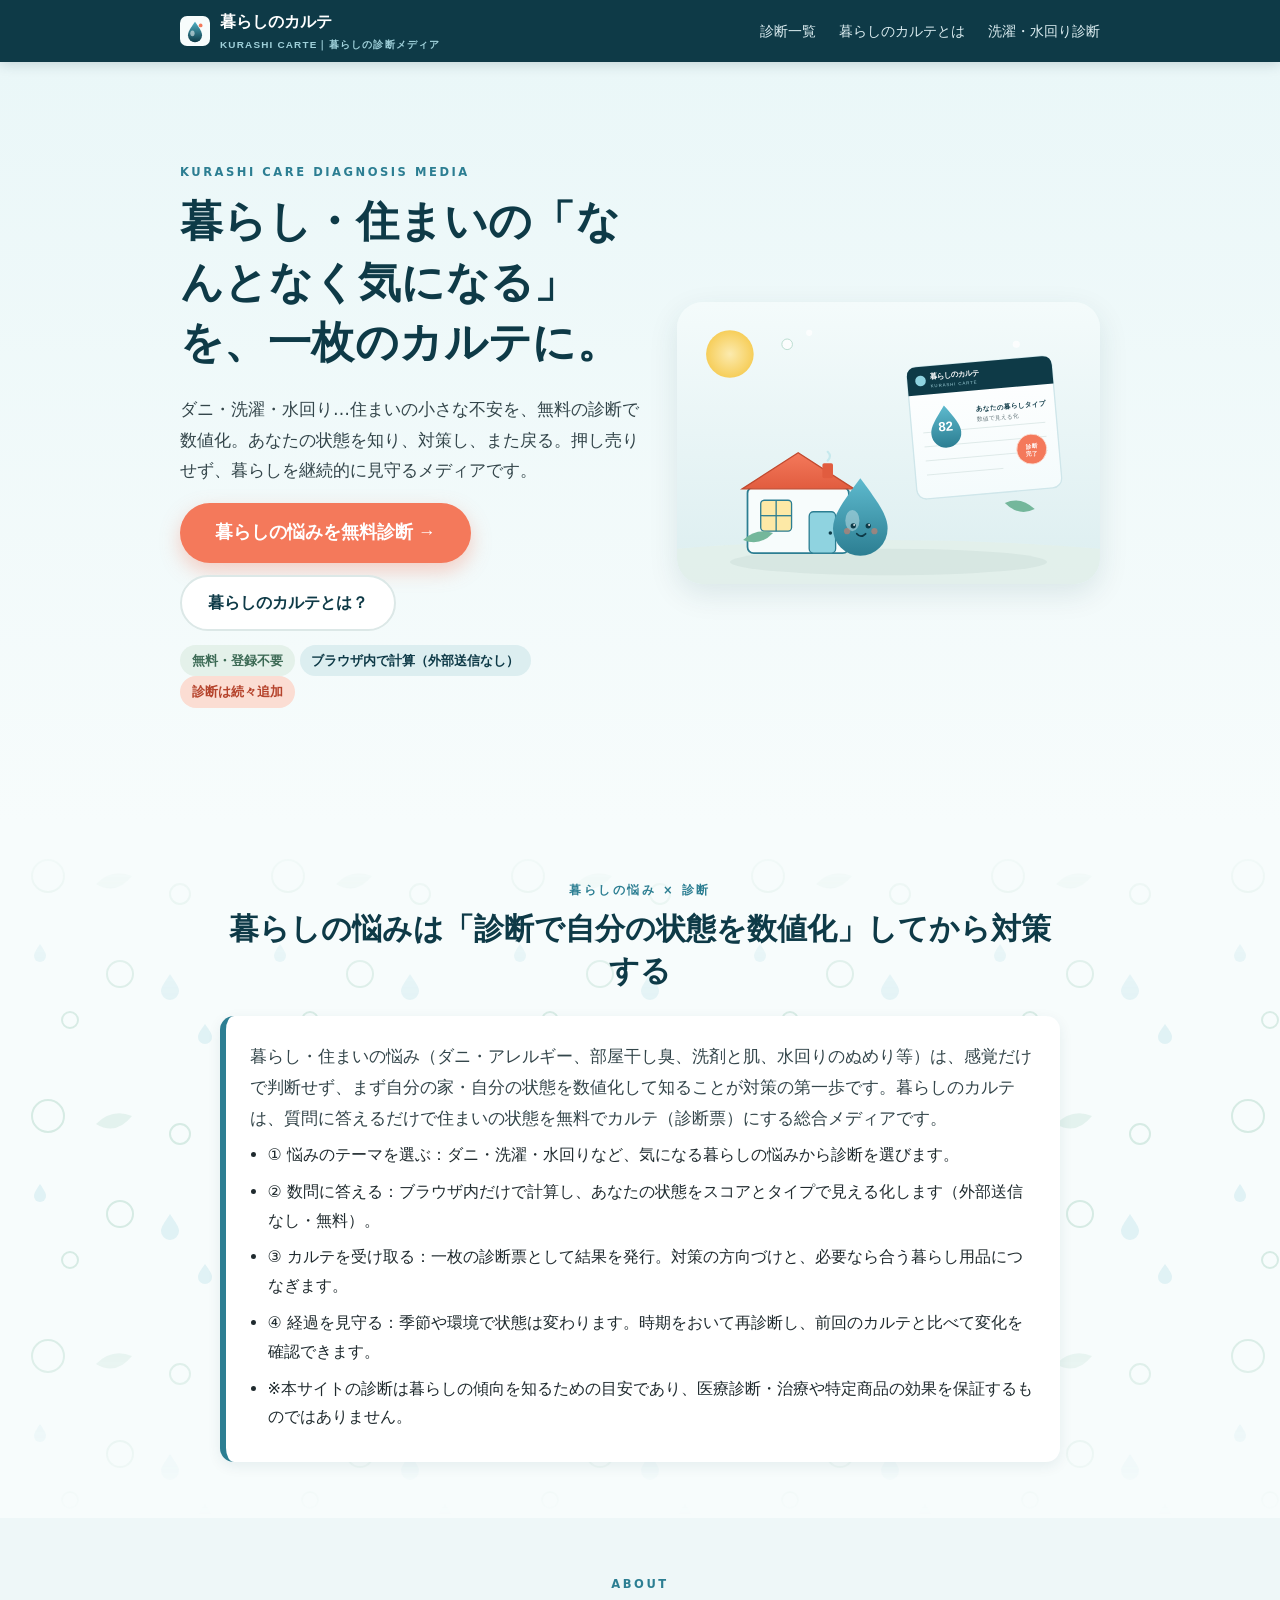
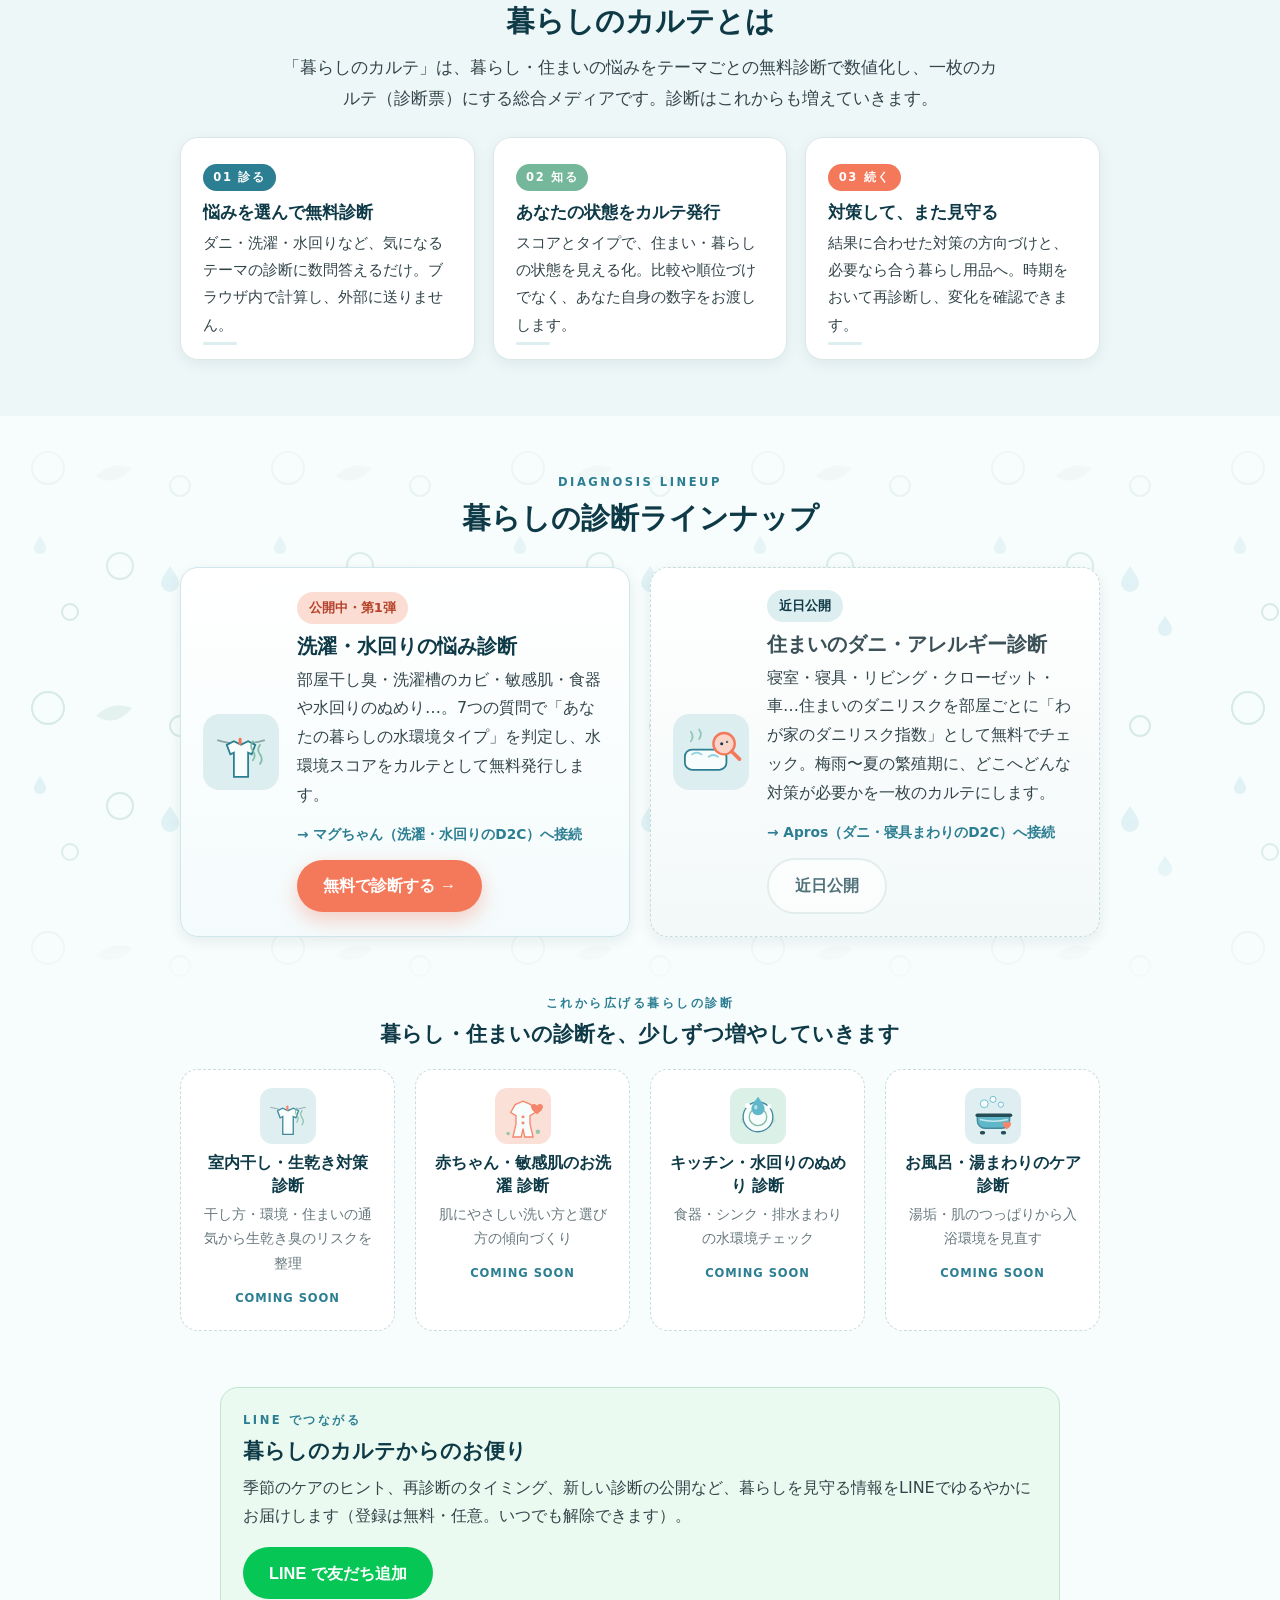
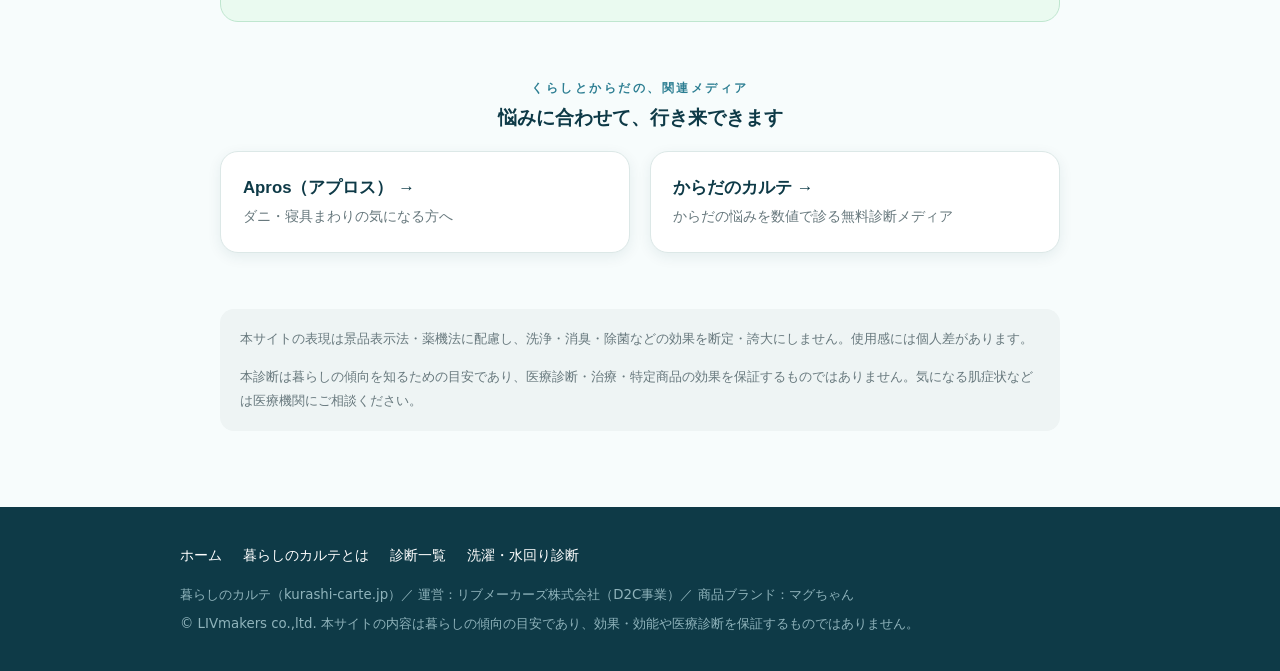
==== commit f7689fce: "洗濯(roomdry)タイプにマグちゃん実URL接続：productUrl=洗たくマグちゃんプラス(m-00019)／subscribeUrl=定期12か月コース(gd39)／altUrl=4個セット" ====
--- a/index.html
+++ b/index.html
@@ -4,22 +4,22 @@
 <meta charset="utf-8">
 <meta name="viewport" content="width=device-width, initial-scale=1">
 <meta name="robots" content="noindex, nofollow"><!-- 公開時に index,follow へ切替（=公開ボタン） -->
-<title>暮らしのカルテ｜洗濯・水回り・住まいの悩みを数値で診る無料診断メディア</title>
-<meta name="description" content="洗濯・水回り・住まいの「なんとなく気になる」を、水環境スコアと一枚のカルテで見える化。部屋干し臭・洗濯槽カビ・敏感肌・食器のぬめりなど、暮らしの水環境タイプを無料診断。リブメーカーズ株式会社（マグちゃん）運営。">
+<title>暮らしのカルテ｜ダニ・洗濯・水回りなど住まいの悩みを数値で診る無料診断メディア</title>
+<meta name="description" content="暮らし・住まいの「なんとなく気になる」を、無料の診断で数値化して一枚のカルテに。住まいのダニ・アレルギー、部屋干し臭、洗剤と肌、水回りのぬめりなど、暮らしの悩みをテーマごとに診断できる総合メディア。ブラウザ内計算・登録不要。運営：リブメーカーズ株式会社。">
 <link rel="canonical" href="https://kurashi-carte.jp/">
 <meta name="theme-color" content="#0E3A47">
 
 <!-- OGP / Twitter -->
 <meta property="og:type" content="website">
 <meta property="og:site_name" content="暮らしのカルテ">
-<meta property="og:title" content="暮らしのカルテ｜洗濯・水回り・住まいの悩みを数値で診る無料診断">
-<meta property="og:description" content="部屋干し臭・洗濯槽カビ・敏感肌・水回りのぬめり…。暮らしの水環境タイプと水環境スコアを無料でカルテ発行。">
+<meta property="og:title" content="暮らしのカルテ｜住まいの悩みを数値で診る無料診断メディア">
+<meta property="og:description" content="ダニ・洗濯・水回りなど暮らしの悩みを、無料の診断で数値化して一枚のカルテに。自分の状態を知り、対策し、また見守る総合メディア。">
 <meta property="og:url" content="https://kurashi-carte.jp/">
-<meta property="og:image" content="https://kurashi-carte.jp/assets/ogp.svg">
+<meta property="og:image" content="https://kurashi-carte.jp/assets/ogp-hub.svg">
 <meta name="twitter:card" content="summary_large_image">
-<meta name="twitter:title" content="暮らしのカルテ｜洗濯・水回りの悩み診断">
-<meta name="twitter:description" content="暮らしの水環境タイプと水環境スコアを無料でカルテ発行。">
-<meta name="twitter:image" content="https://kurashi-carte.jp/assets/ogp.svg">
+<meta name="twitter:title" content="暮らしのカルテ｜住まいの悩みを数値で診る無料診断メディア">
+<meta name="twitter:description" content="ダニ・洗濯・水回りなど暮らしの悩みを、無料の診断で数値化して一枚のカルテに。">
+<meta name="twitter:image" content="https://kurashi-carte.jp/assets/ogp-hub.svg">
 
 <!-- セキュリティ：meta CSP（GitHub Pagesでヘッダ相当の防御。母屋は外部通信なし） -->
 <meta http-equiv="Content-Security-Policy" content="default-src 'self'; base-uri 'self'; object-src 'none'; img-src 'self' data:; style-src 'self' 'unsafe-inline'; font-src 'self'; script-src 'self'; connect-src 'self'; form-action 'none'; frame-ancestors 'none'; upgrade-insecure-requests">
@@ -29,7 +29,7 @@
 <link rel="stylesheet" href="/assets/style.css">
 <link rel="stylesheet" href="/images.css">
 
-<!-- JSON-LD: WebSite + Organization -->
+<!-- JSON-LD: WebSite + Organization + FAQPage（GEO/AEO：AIに「暮らしの診断メディア」と認識させる） -->
 <script type="application/ld+json">
 {
   "@context":"https://schema.org",
@@ -39,7 +39,7 @@
       "@id":"https://kurashi-carte.jp/#website",
       "url":"https://kurashi-carte.jp/",
       "name":"暮らしのカルテ",
-      "description":"洗濯・水回り・住まいの悩みを数値で診る無料診断メディア。",
+      "description":"暮らし・住まいの悩み（ダニ・アレルギー、洗濯、水回り等）を無料の診断で数値化し、一枚のカルテにする総合メディア。",
       "inLanguage":"ja",
       "publisher":{"@id":"https://kurashi-carte.jp/#org"}
     },
@@ -48,10 +48,18 @@
       "@id":"https://kurashi-carte.jp/#org",
       "name":"リブメーカーズ株式会社",
       "alternateName":"LIVmakers co.,ltd.",
-      "brand":"マグちゃん",
       "url":"https://kurashi-carte.jp/",
-      "logo":"https://kurashi-carte.jp/assets/favicon.svg",
-      "sameAs":["https://magchan.com"]
+      "logo":"https://kurashi-carte.jp/assets/favicon.svg"
+    },
+    {
+      "@type":"FAQPage",
+      "@id":"https://kurashi-carte.jp/#faq",
+      "mainEntity":[
+        {"@type":"Question","name":"暮らしのカルテとは何ですか？","acceptedAnswer":{"@type":"Answer","text":"暮らし・住まいの悩みをテーマごとの無料診断で数値化し、一枚のカルテ（診断票）にする総合メディアです。ダニ・洗濯・水回りなど、診断はこれからも増えていきます。"}},
+        {"@type":"Question","name":"診断は無料ですか？登録は必要ですか？","acceptedAnswer":{"@type":"Answer","text":"診断は無料で、会員登録は不要です。回答の計算はブラウザ内だけで行い、外部に送信しません。"}},
+        {"@type":"Question","name":"この診断は医療的な診断ですか？","acceptedAnswer":{"@type":"Answer","text":"いいえ。暮らしの傾向を知るための目安であり、医療診断・治療や特定商品の効果を保証するものではありません。気になる症状は医療機関へご相談ください。"}},
+        {"@type":"Question","name":"診断の種類は増えますか？","acceptedAnswer":{"@type":"Answer","text":"はい。住まいのダニ・アレルギー診断など、暮らし・住まいの悩みに合わせた診断を順次追加していきます。"}}
+      ]
     }
   ]
 }
@@ -64,11 +72,12 @@
   <div class="wrap">
     <a class="brand" href="/">
       <img src="/assets/favicon.svg" alt="">
-      <span>暮らしのカルテ<small>KURASHI CARTE｜暮らしの水環境メディア</small></span>
+      <span>暮らしのカルテ<small>KURASHI CARTE｜暮らしの診断メディア</small></span>
     </a>
     <nav class="nav" aria-label="サイト内">
+      <a href="#lineup">診断一覧</a>
+      <a href="#about">暮らしのカルテとは</a>
       <a href="/sentaku/">洗濯・水回り診断</a>
-      <a href="/mizu-kankyo-score/">水環境スコアとは</a>
     </nav>
   </div>
 </header>
@@ -78,56 +87,117 @@
   <section class="hero">
     <div class="wrap">
       <div>
-        <p class="eyebrow">Water &amp; Living Care Media</p>
-        <h1 id="heroTitle">暮らしの「なんとなく気になる」を、やさしい診断票に。</h1>
-        <p class="lead" id="heroLead">洗濯・水回り・住まいの小さな不快を、水滴のスコアと一枚のカルテで見える化。あなたの暮らしの水環境を、押し売りせず継続的に見守ります。</p>
+        <p class="eyebrow">Kurashi Care Diagnosis Media</p>
+        <h1 id="heroTitle">暮らし・住まいの「なんとなく気になる」を、一枚のカルテに。</h1>
+        <p class="lead" id="heroLead">ダニ・洗濯・水回り…住まいの小さな不安を、無料の診断で数値化。あなたの状態を知り、対策し、また戻る。押し売りせず、暮らしを継続的に見守るメディアです。</p>
         <div class="cta-row">
-          <a class="btn btn-primary btn-lg" href="/sentaku/">洗濯・水回りの悩みを無料診断 →</a>
-          <a class="btn btn-ghost" href="/mizu-kankyo-score/">水環境スコアとは？</a>
+          <a class="btn btn-primary btn-lg" href="#lineup">暮らしの悩みを無料診断 →</a>
+          <a class="btn btn-ghost" href="#about">暮らしのカルテとは？</a>
         </div>
-        <p style="margin-top:14px"><span class="tag mint">洗剤に頼りすぎない</span> <span class="tag">肌にやさしい</span> <span class="tag coral">環境に配慮</span></p>
-      </div>
-      <div class="art float"><img src="/assets/hero.svg" alt="やさしい水と洗濯の暮らしのイラスト" width="960" height="640"></div>
-    </div>
-  </section>
-
-  <!-- LIVE 診断 -->
+        <p id="heroTags" style="margin-top:14px">
+          <span class="tag mint">無料・登録不要</span>
+          <span class="tag">ブラウザ内で計算（外部送信なし）</span>
+          <span class="tag coral">診断は続々追加</span>
+        </p>
+      </div>
+      <div class="art float"><img src="/assets/hero-hub.svg" alt="暮らしの悩みをやさしい診断カルテにするイメージ。家と診断票と水滴のキャラクター。" width="960" height="640"></div>
+    </div>
+  </section>
+
+  <!-- GEO 直接回答（母屋冒頭。AIが引用しやすい構造化テキスト） -->
   <section class="wm">
-    <div class="wrap">
-      <p class="eyebrow center">いま使える診断</p>
-      <h2 class="center" style="font-size:1.6rem;margin:.2em 0 1em">暮らしの水環境を、無料でカルテにします</h2>
-      <div id="liveList" class="grid">
-        <a href="/sentaku/" class="card feature" style="text-decoration:none">
+    <div class="wrap narrow">
+      <p class="eyebrow center">暮らしの悩み × 診断</p>
+      <h2 id="geoHeading" class="center" style="font-size:clamp(1.4rem,3.4vw,1.9rem);margin:.2em 0 .8em">暮らしの悩みは「診断で自分の状態を数値化」してから対策する</h2>
+      <div class="answer">
+        <p class="lead" id="geoLead">暮らし・住まいの悩み（ダニ・アレルギー、部屋干し臭、洗剤と肌、水回りのぬめり等）は、感覚だけで判断せず、まず自分の家・自分の状態を数値化して知ることが対策の第一歩です。暮らしのカルテは、質問に答えるだけで住まいの状態を無料でカルテ（診断票）にする総合メディアです。</p>
+        <ul id="geoPoints">
+          <li>① 悩みのテーマを選ぶ：ダニ・洗濯・水回りなど、気になる暮らしの悩みから診断を選びます。</li>
+          <li>② 数問に答える：ブラウザ内だけで計算し、あなたの状態をスコアとタイプで見える化します（外部送信なし・無料）。</li>
+          <li>③ カルテを受け取る：一枚の診断票として結果を発行。対策の方向づけと、必要なら合う暮らし用品につなぎます。</li>
+          <li>④ 経過を見守る：季節や環境で状態は変わります。時期をおいて再診断し、前回のカルテと比べて変化を確認できます。</li>
+          <li>※本サイトの診断は暮らしの傾向を知るための目安であり、医療診断・治療や特定商品の効果を保証するものではありません。</li>
+        </ul>
+      </div>
+    </div>
+  </section>
+
+  <!-- 暮らしのカルテとは（3ステップ） -->
+  <section id="about" style="background:#eef7f8">
+    <div class="wrap">
+      <p class="eyebrow center">About</p>
+      <h2 id="aboutHeading" class="center" style="font-size:clamp(1.4rem,3.4vw,1.8rem);margin:.2em 0 .4em">暮らしのカルテとは</h2>
+      <p id="aboutLead" class="center lead" style="max-width:720px;margin:0 auto 1.4em">「暮らしのカルテ」は、暮らし・住まいの悩みをテーマごとの無料診断で数値化し、一枚のカルテ（診断票）にする総合メディアです。診断はこれからも増えていきます。</p>
+      <div id="aboutSteps" class="about-steps">
+        <div class="step reveal"><span class="step-n">01 診る</span><h3>悩みを選んで無料診断</h3><p>ダニ・洗濯・水回りなど、気になるテーマの診断に数問答えるだけ。ブラウザ内で計算し、外部に送りません。</p></div>
+        <div class="step reveal"><span class="step-n">02 知る</span><h3>あなたの状態をカルテ発行</h3><p>スコアとタイプで、住まい・暮らしの状態を見える化。比較や順位づけでなく、あなた自身の数字をお渡しします。</p></div>
+        <div class="step reveal"><span class="step-n">03 続く</span><h3>対策して、また見守る</h3><p>結果に合わせた対策の方向づけと、必要なら合う暮らし用品へ。時期をおいて再診断し、変化を確認できます。</p></div>
+      </div>
+    </div>
+  </section>
+
+  <!-- 診断ラインナップ（config.json home.contents をループ。1件足すだけで自動で載る） -->
+  <section id="lineup" class="wm">
+    <div class="wrap">
+      <p class="eyebrow center">Diagnosis Lineup</p>
+      <h2 id="lineupLabel" class="center" style="font-size:clamp(1.4rem,3.4vw,1.8rem);margin:.2em 0 1em">暮らしの診断ラインナップ</h2>
+      <div id="liveList" class="grid g2">
+        <!-- 静的フォールバック（configが無くても・JS非実行のクローラでも読める）。home.js が config から再描画 -->
+        <a href="/sentaku/" class="card feature reveal" style="text-decoration:none">
           <img src="/assets/type-roomdry.svg" alt="" width="76" height="76">
           <div>
-            <span class="tag coral">第1弾</span>
-            <h3 style="margin:.4em 0 .3em;font-size:1.25rem">洗濯・水回りの悩み診断</h3>
-            <p style="margin:.2em 0 .8em;color:#33454a">部屋干し臭・洗濯槽カビ・敏感肌・水回りのぬめり…。7つの質問で「あなたの暮らしの水環境タイプ」を判定し、水環境スコアをカルテとして無料発行します。</p>
+            <span class="tag coral">公開中・第1弾</span>
+            <h3>洗濯・水回りの悩み診断</h3>
+            <p>部屋干し臭・洗濯槽のカビ・敏感肌・食器や水回りのぬめり…。7つの質問で「あなたの暮らしの水環境タイプ」を判定し、水環境スコアをカルテとして無料発行します。</p>
+            <p class="connect">→ マグちゃん（洗濯・水回りのD2C）へ接続</p>
             <span class="btn btn-primary">無料で診断する →</span>
           </div>
         </a>
-      </div>
-    </div>
-  </section>
-
-  <!-- UPCOMING -->
-  <section style="background:#eef7f8">
+        <div class="card feature is-soon reveal">
+          <img src="/assets/type-dani.svg" alt="" width="76" height="76">
+          <div>
+            <span class="tag">近日公開</span>
+            <h3>住まいのダニ・アレルギー診断</h3>
+            <p>寝室・寝具・リビング・クローゼット・車…住まいのダニリスクを部屋ごとに「わが家のダニリスク指数」として無料でチェック。梅雨〜夏の繁殖期に、どこへどんな対策が必要かを一枚のカルテにします。</p>
+            <p class="connect">→ Apros（ダニ・寝具まわりのD2C）へ接続</p>
+            <span class="btn btn-ghost btn-soon" aria-disabled="true">近日公開</span>
+          </div>
+        </div>
+      </div>
+    </div>
+  </section>
+
+  <!-- さらに広げる診断 -->
+  <section style="padding-top:0">
     <div class="wrap">
       <p class="eyebrow center" id="upLabel">これから広げる暮らしの診断</p>
-      <h2 class="center" style="font-size:1.4rem;margin:.2em 0 1em">暮らし・住まいの診断を、少しずつ増やしていきます</h2>
+      <h2 class="center" style="font-size:1.3rem;margin:.2em 0 1em">暮らし・住まいの診断を、少しずつ増やしていきます</h2>
       <div id="upList" class="grid g4">
-        <div class="tile"><img src="/assets/type-roomdry.svg" alt="" width="56" height="56"><h3>室内干し・生乾き対策</h3><p style="font-size:.86rem">干し方・環境・通気から生乾き臭のリスクを整理</p><span class="soon">COMING SOON</span></div>
-        <div class="tile"><img src="/assets/type-baby.svg" alt="" width="56" height="56"><h3>赤ちゃん・敏感肌の洗濯</h3><p style="font-size:.86rem">肌にやさしい洗い方と選び方の傾向づくり</p><span class="soon">COMING SOON</span></div>
-        <div class="tile"><img src="/assets/type-kitchen.svg" alt="" width="56" height="56"><h3>キッチン・水回りのぬめり</h3><p style="font-size:.86rem">食器・シンク・排水まわりの水環境チェック</p><span class="soon">COMING SOON</span></div>
-        <div class="tile"><img src="/assets/type-bath.svg" alt="" width="56" height="56"><h3>お風呂・湯まわりのケア</h3><p style="font-size:.86rem">湯垢・肌のつっぱりから入浴環境を見直す</p><span class="soon">COMING SOON</span></div>
-      </div>
-    </div>
-  </section>
-
-  <!-- 関連 -->
-  <section>
+        <div class="tile reveal"><img src="/assets/type-roomdry.svg" alt="" width="56" height="56"><h3>室内干し・生乾き対策</h3><p style="font-size:.86rem;margin:.2em 0 .5em">干し方・環境・住まいの通気から生乾き臭のリスクを整理</p><span class="soon">COMING SOON</span></div>
+        <div class="tile reveal"><img src="/assets/type-baby.svg" alt="" width="56" height="56"><h3>赤ちゃん・敏感肌の洗濯</h3><p style="font-size:.86rem;margin:.2em 0 .5em">肌にやさしい洗い方と選び方の傾向づくり</p><span class="soon">COMING SOON</span></div>
+        <div class="tile reveal"><img src="/assets/type-kitchen.svg" alt="" width="56" height="56"><h3>キッチン・水回りのぬめり</h3><p style="font-size:.86rem;margin:.2em 0 .5em">食器・シンク・排水まわりの水環境チェック</p><span class="soon">COMING SOON</span></div>
+        <div class="tile reveal"><img src="/assets/type-bath.svg" alt="" width="56" height="56"><h3>お風呂・湯まわりのケア</h3><p style="font-size:.86rem;margin:.2em 0 .5em">湯垢・肌のつっぱりから入浴環境を見直す</p><span class="soon">COMING SOON</span></div>
+      </div>
+    </div>
+  </section>
+
+  <!-- LINE 導線（暮らしを継続的に見守る入口） -->
+  <section style="padding-top:0">
+    <div class="wrap narrow">
+      <div class="block-line reveal">
+        <p class="eyebrow">LINE でつながる</p>
+        <h2 style="font-size:1.3rem;margin:.1em 0 .4em">暮らしのカルテからのお便り</h2>
+        <p style="margin:.2em 0 1em;color:#33454a">季節のケアのヒント、再診断のタイミング、新しい診断の公開など、暮らしを見守る情報をLINEでゆるやかにお届けします（登録は無料・任意。いつでも解除できます）。</p>
+        <a id="lineBtn" class="btn btn-line" href="#" aria-disabled="true" rel="noopener">LINE で友だち追加</a>
+      </div>
+    </div>
+  </section>
+
+  <!-- 関連メディア（回遊＝グループD2C全体のLTV） -->
+  <section style="padding-top:0">
     <div class="wrap narrow">
       <p class="eyebrow center">くらしとからだの、関連メディア</p>
+      <h2 class="center" style="font-size:1.2rem;margin:.2em 0 1em">悩みに合わせて、行き来できます</h2>
       <div id="crossList" class="grid g2"></div>
     </div>
   </section>
@@ -136,8 +206,8 @@
   <section style="padding-top:0">
     <div class="wrap narrow">
       <div class="disclaimer">
-        <p id="discKeihyo"><strong>表現について：</strong>本サイトの表現は景品表示法・薬機法に配慮し、洗浄・消臭・除菌などの効果を断定・誇大にしません。使用感には個人差があります。</p>
-        <p id="discMedical" style="margin-bottom:0"><strong>診断について：</strong>本診断は暮らしの傾向を知るための目安であり、医療診断・治療・特定商品の効果を保証するものではありません。気になる肌症状などは医療機関にご相談ください。</p>
+        <p id="discKeihyo"><strong>表現について：</strong>本サイトの表現は景品表示法・薬機法に配慮し、洗浄・消臭・除菌・防ダニなどの効果を断定・誇大にしません。使用感には個人差があります。</p>
+        <p id="discMedical" style="margin-bottom:0"><strong>診断について：</strong>本診断は暮らしの傾向を知るための目安であり、医療診断・治療・特定商品の効果を保証するものではありません。気になる肌症状・アレルギー症状などは医療機関にご相談ください。</p>
       </div>
     </div>
   </section>
@@ -147,10 +217,14 @@
   <div class="wrap">
     <div class="fnav" style="margin-bottom:10px">
       <a href="/">ホーム</a>
+      <a href="#about">暮らしのカルテとは</a>
+      <a href="#lineup">診断一覧</a>
       <a href="/sentaku/">洗濯・水回り診断</a>
-      <a href="/mizu-kankyo-score/">水環境スコアとは</a>
-    </div>
-    <small>暮らしのカルテ（kurashi-carte.jp）／ 運営会社：リブメーカーズ株式会社（LIVmakers co.,ltd.）／ 商品ブランド：マグちゃん<br>© LIVmakers co.,ltd. 本サイトの内容は傾向の目安であり、効果・効能を保証するものではありません。</small>
+    </div>
+    <small>
+      暮らしのカルテ（kurashi-carte.jp）／ 運営：<span id="footOperator">リブメーカーズ株式会社</span>（D2C事業）／ 商品ブランド：マグちゃん<br>
+      <span id="footCopyright">© LIVmakers co.,ltd.</span> 本サイトの内容は暮らしの傾向の目安であり、効果・効能や医療診断を保証するものではありません。
+    </small>
   </div>
 </footer>
 
--- a/assets/style.css
+++ b/assets/style.css
@@ -106,8 +106,31 @@
 /* ---- GEO answer block ---- */
 .answer{background:#fff; border-left:6px solid var(--tide); border-radius:14px;
   padding:22px 24px; box-shadow:var(--shadow-sm)}
-.answer ul{margin:0; padding-left:1.1em}
+.answer ul{margin:.4em 0 0; padding-left:1.1em}
 .answer li{margin:.5em 0}
+.answer .lead{margin:.2em 0 .2em}
+
+/* ---- 母屋: feature card 内タイポ・接続・近日公開 ---- */
+.card.feature h3{margin:.4em 0 .3em; font-size:1.25rem}
+.card.feature p{margin:.2em 0 .8em; color:#33454a}
+.card.feature .connect{margin:.1em 0 .9em; color:var(--tide); font-size:.86rem; font-weight:700}
+.card.feature.is-soon{background:linear-gradient(180deg,#fff,#f3f8f8); border-style:dashed; border-color:#c8ddda}
+.card.feature.is-soon h3{color:#3b5157}
+.btn-soon{pointer-events:none; opacity:.7; min-height:44px}
+
+/* ---- 母屋: 暮らしのカルテとは（3ステップ）---- */
+.about-steps{display:grid; grid-template-columns:repeat(3,1fr); gap:18px; margin-top:8px}
+@media(max-width:760px){ .about-steps{grid-template-columns:1fr} }
+.step{position:relative; background:#fff; border:1px solid var(--line); border-radius:var(--radius);
+  padding:24px 22px 20px; box-shadow:var(--shadow-sm)}
+.step-n{display:inline-block; font-family:var(--font-num); letter-spacing:.14em; font-size:.72rem;
+  font-weight:800; color:#fff; background:var(--tide); border-radius:999px; padding:.3em .9em; margin-bottom:.6em}
+.step:nth-child(2) .step-n{background:var(--mint)}
+.step:nth-child(3) .step-n{background:var(--coral)}
+.step h3{font-size:1.08rem; margin:.1em 0 .35em}
+.step p{margin:0; color:#33454a; font-size:.94rem}
+.step::after{content:""; position:absolute; left:22px; bottom:14px; width:34px; height:3px;
+  border-radius:3px; background:var(--aqua)}
 
 /* ---- diagnosis ---- */
 .diag{background:#fff; border:1px solid var(--line); border-radius:var(--radius-lg);
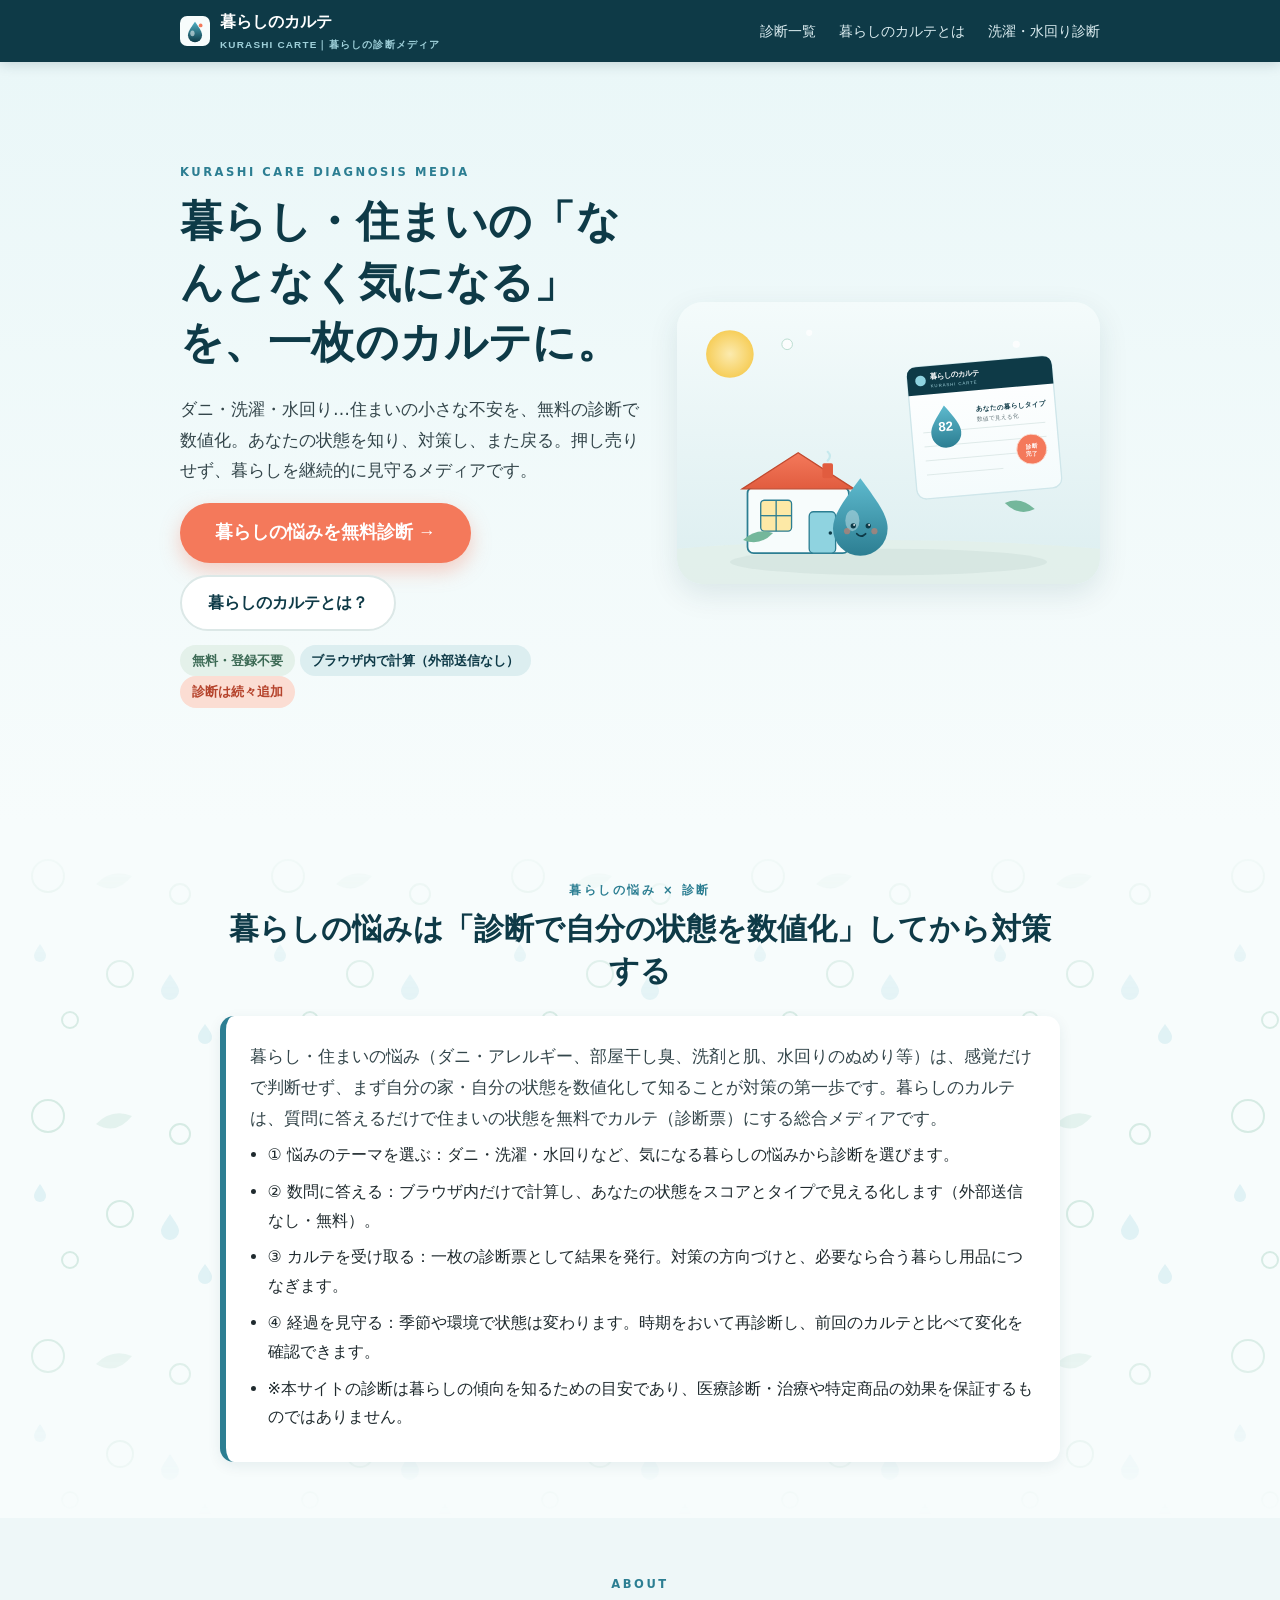
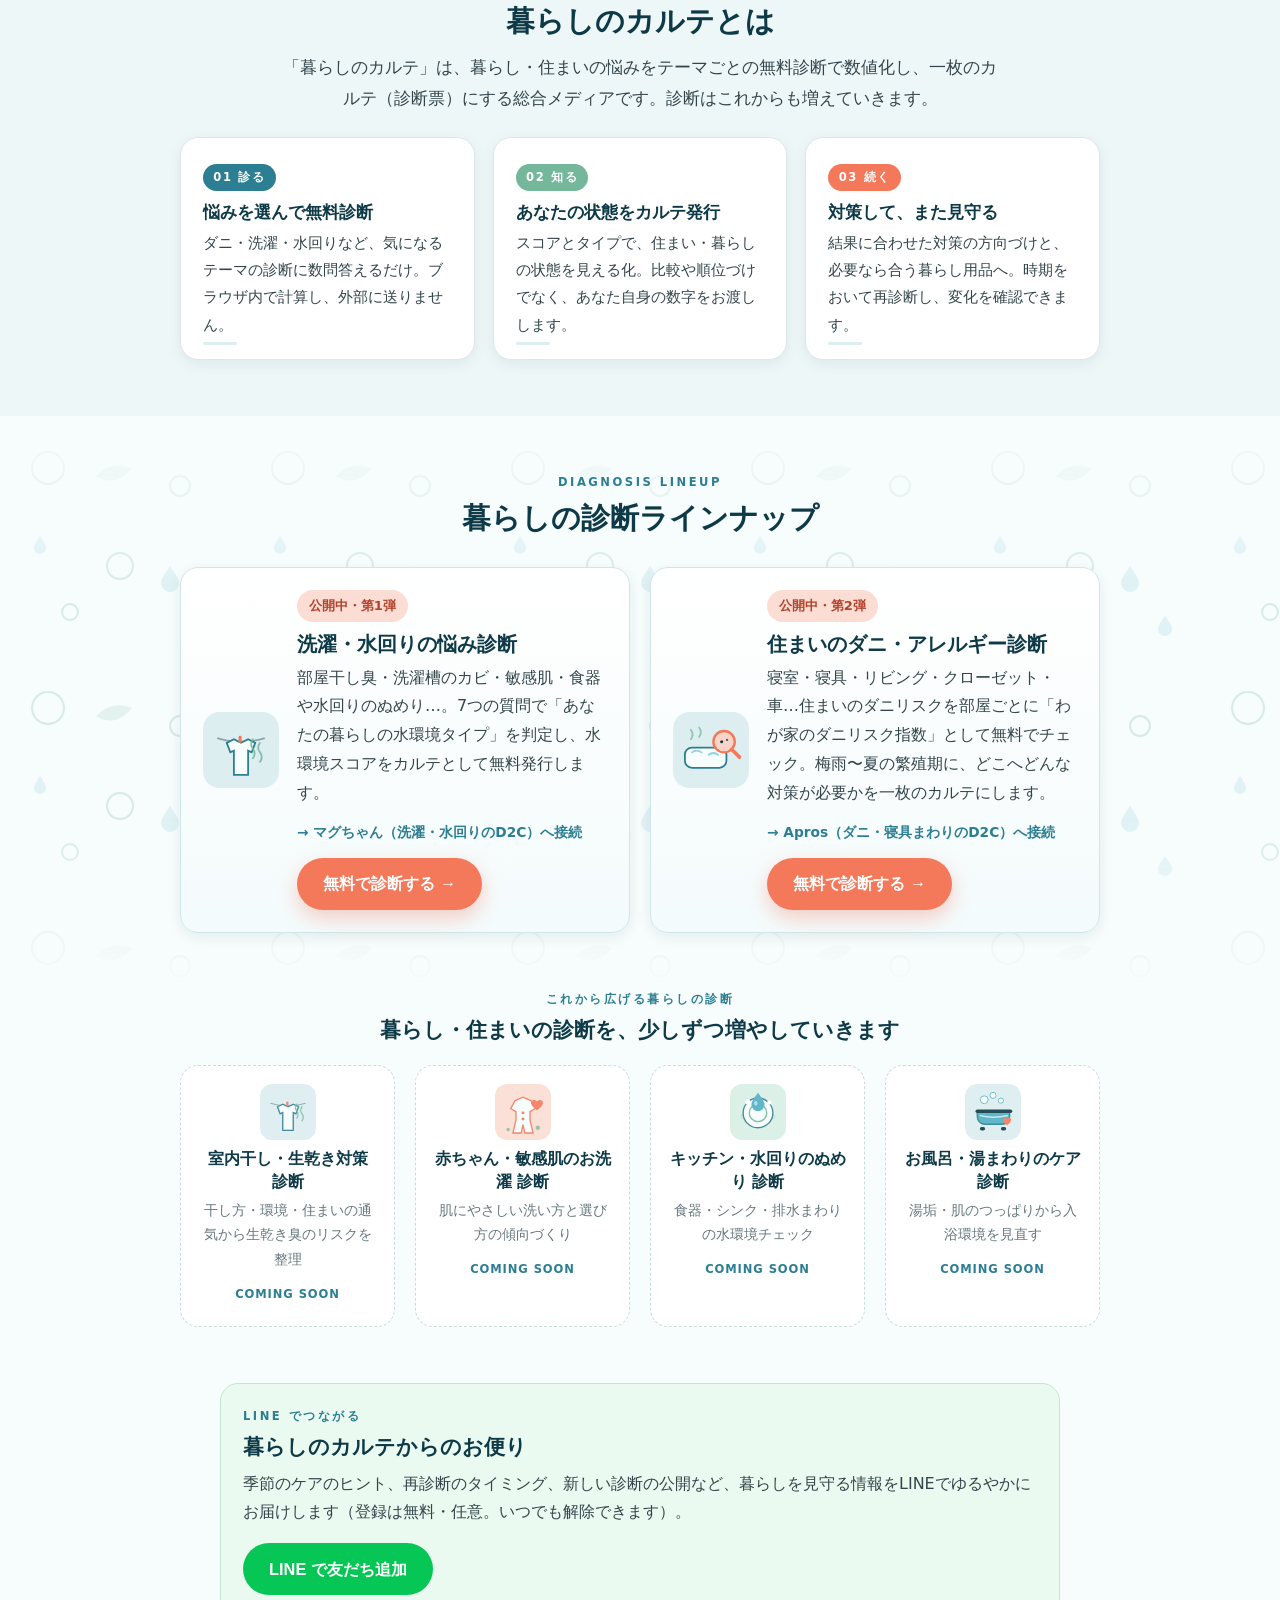
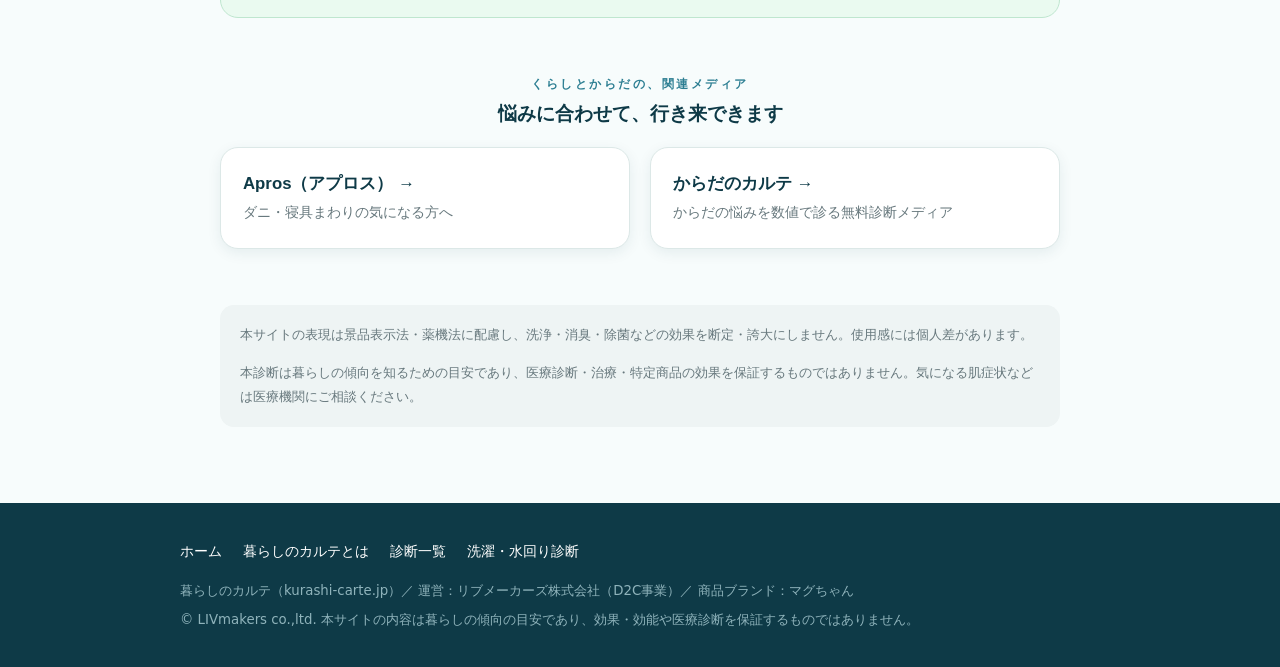
==== commit 356e4707: "母屋: /dani/ 公開に伴いダニカードを soon→live（クリック可・第2弾） - 本番(kurashi-carte.jp/dani/)稼働に合わせ、母屋のダニカードを近日公開→公開中・第2弾" ====
--- a/index.html
+++ b/index.html
@@ -153,16 +153,16 @@
             <span class="btn btn-primary">無料で診断する →</span>
           </div>
         </a>
-        <div class="card feature is-soon reveal">
+        <a href="/dani/" class="card feature reveal" style="text-decoration:none">
           <img src="/assets/type-dani.svg" alt="" width="76" height="76">
           <div>
-            <span class="tag">近日公開</span>
+            <span class="tag coral">公開中・第2弾</span>
             <h3>住まいのダニ・アレルギー診断</h3>
             <p>寝室・寝具・リビング・クローゼット・車…住まいのダニリスクを部屋ごとに「わが家のダニリスク指数」として無料でチェック。梅雨〜夏の繁殖期に、どこへどんな対策が必要かを一枚のカルテにします。</p>
             <p class="connect">→ Apros（ダニ・寝具まわりのD2C）へ接続</p>
-            <span class="btn btn-ghost btn-soon" aria-disabled="true">近日公開</span>
+            <span class="btn btn-primary">無料で診断する →</span>
           </div>
-        </div>
+        </a>
       </div>
     </div>
   </section>
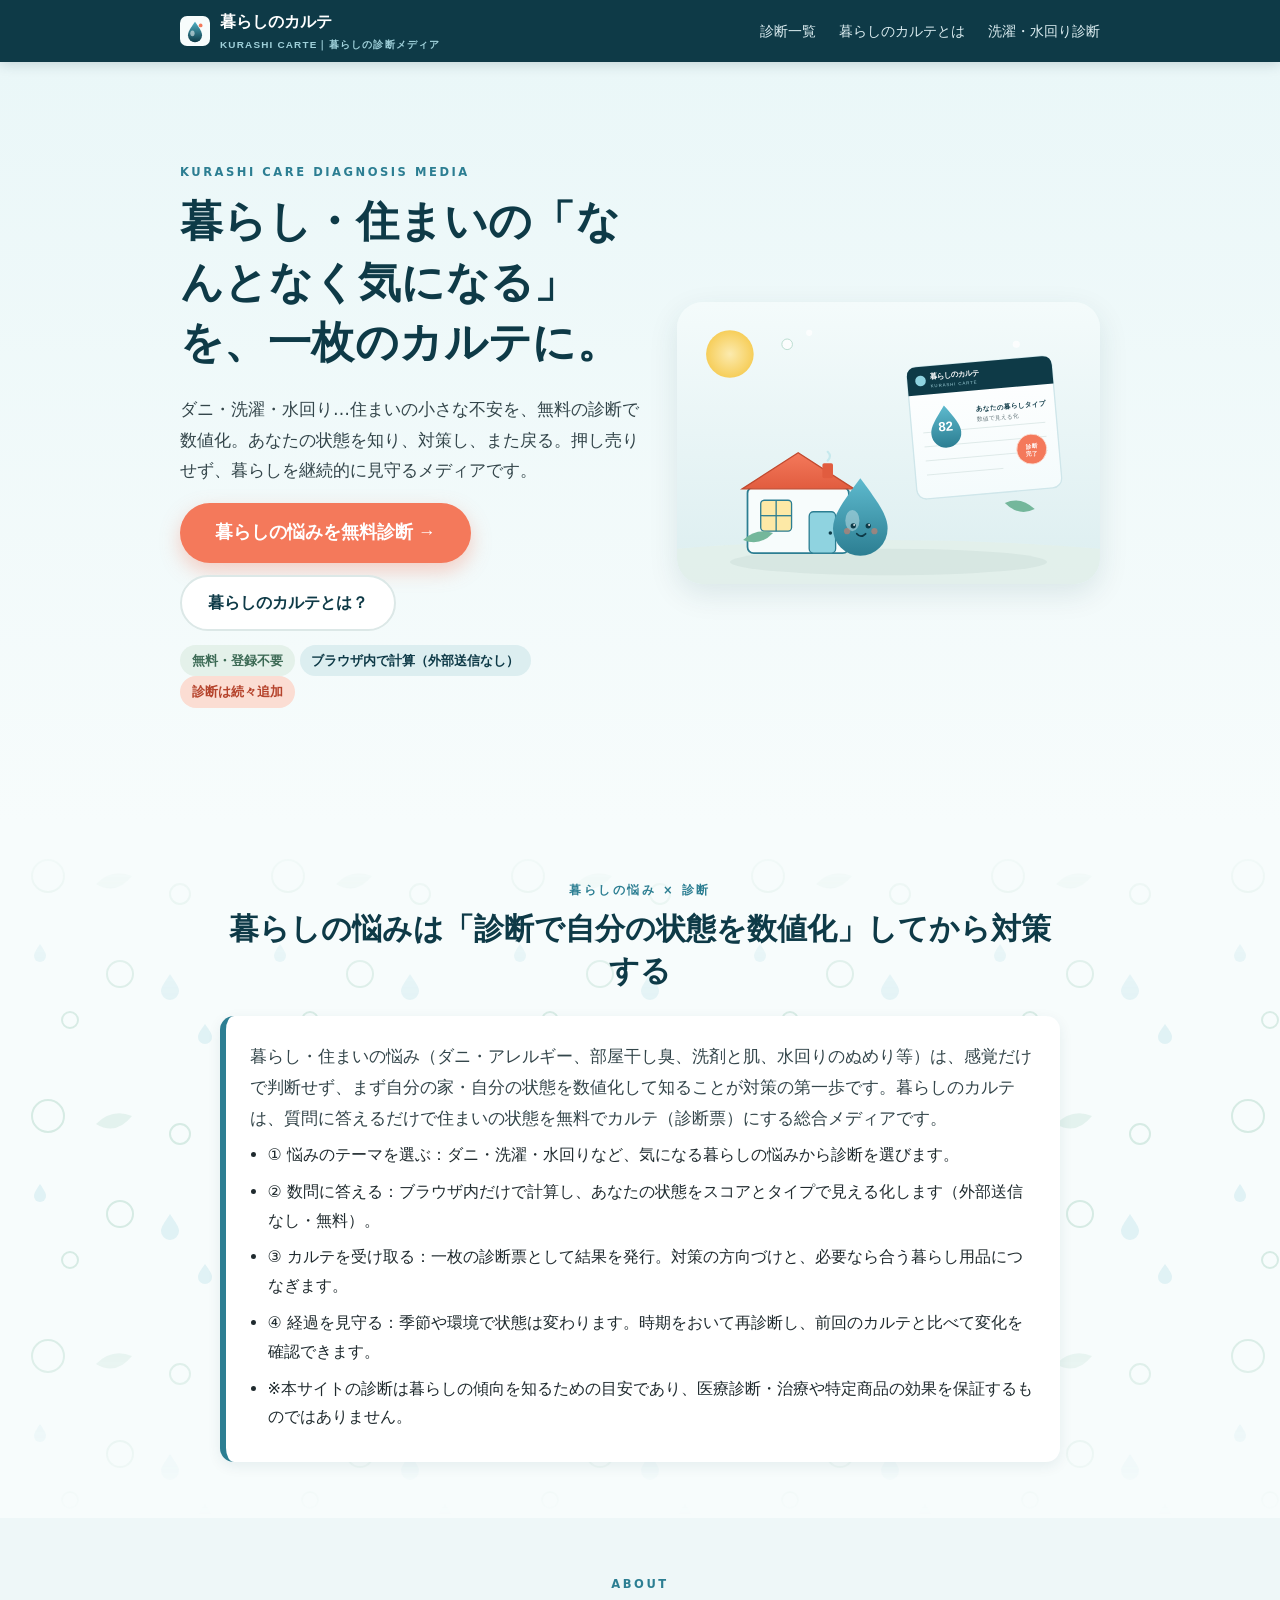
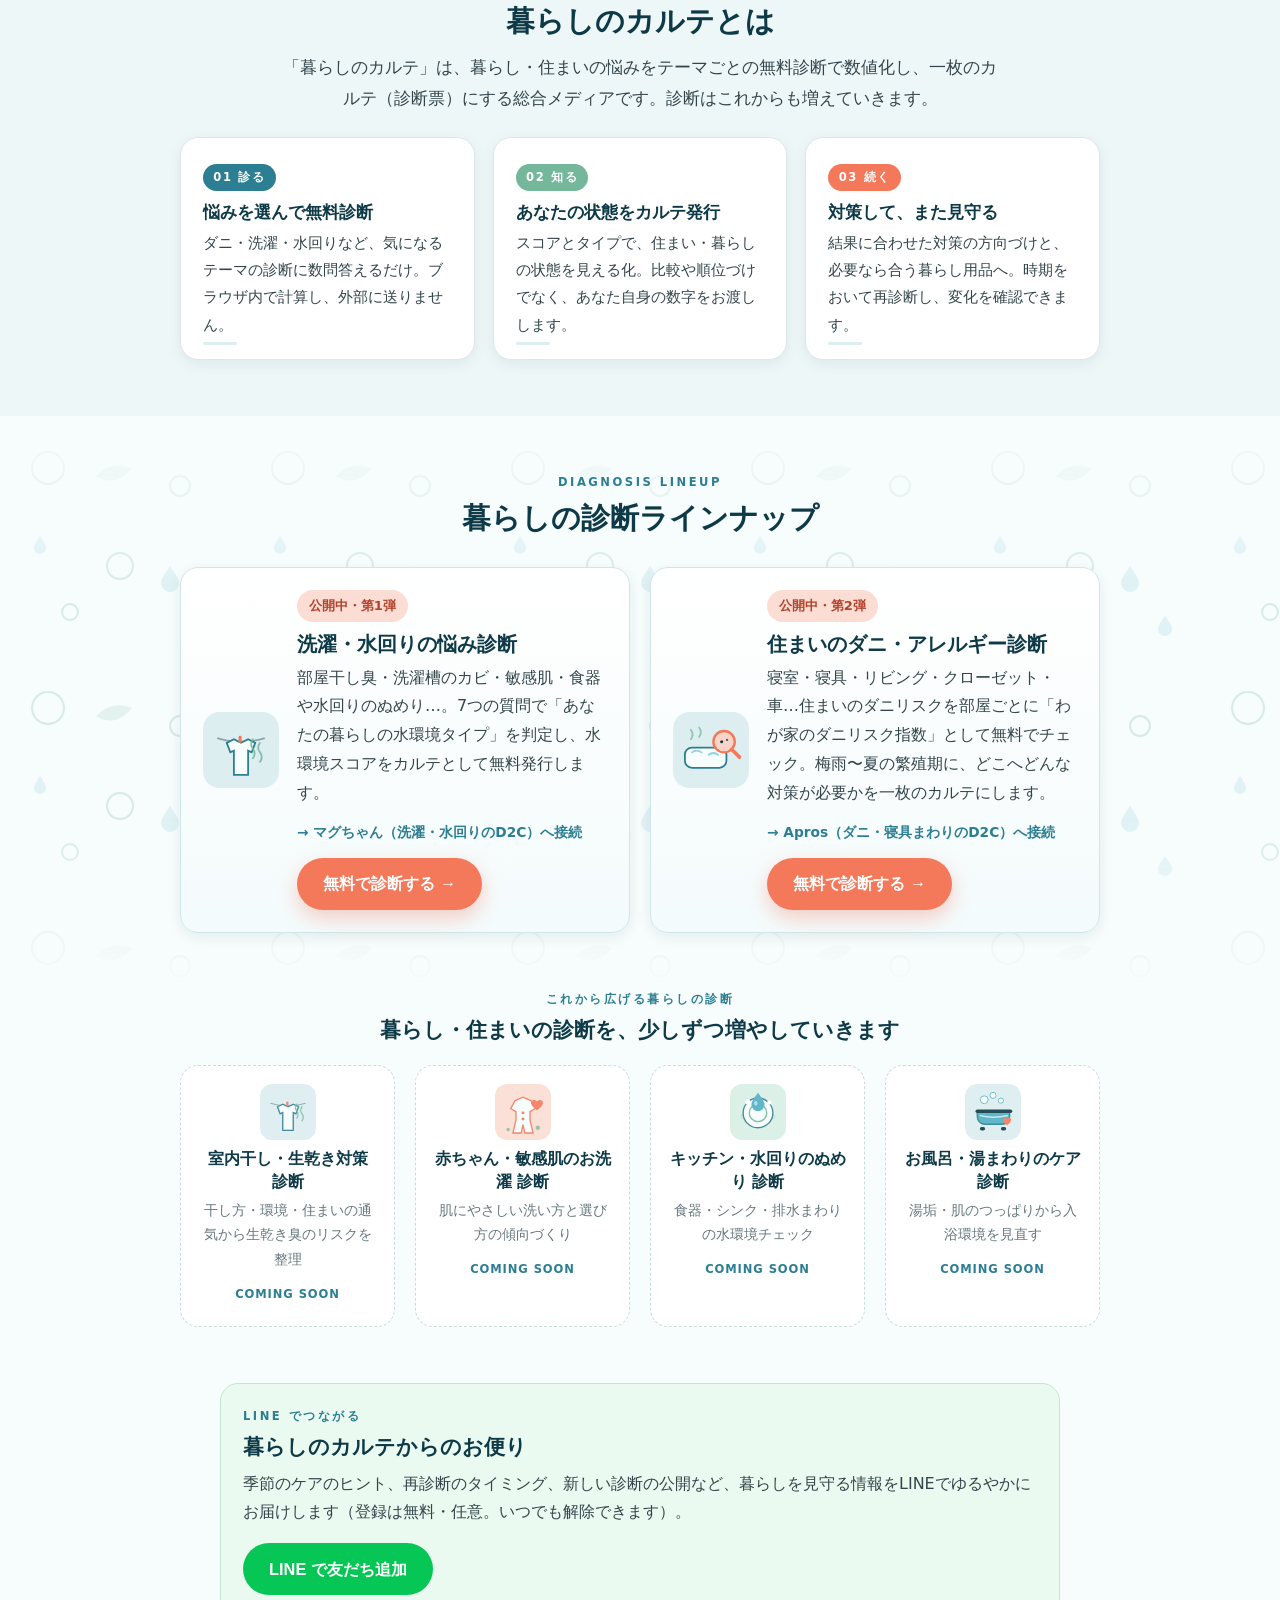
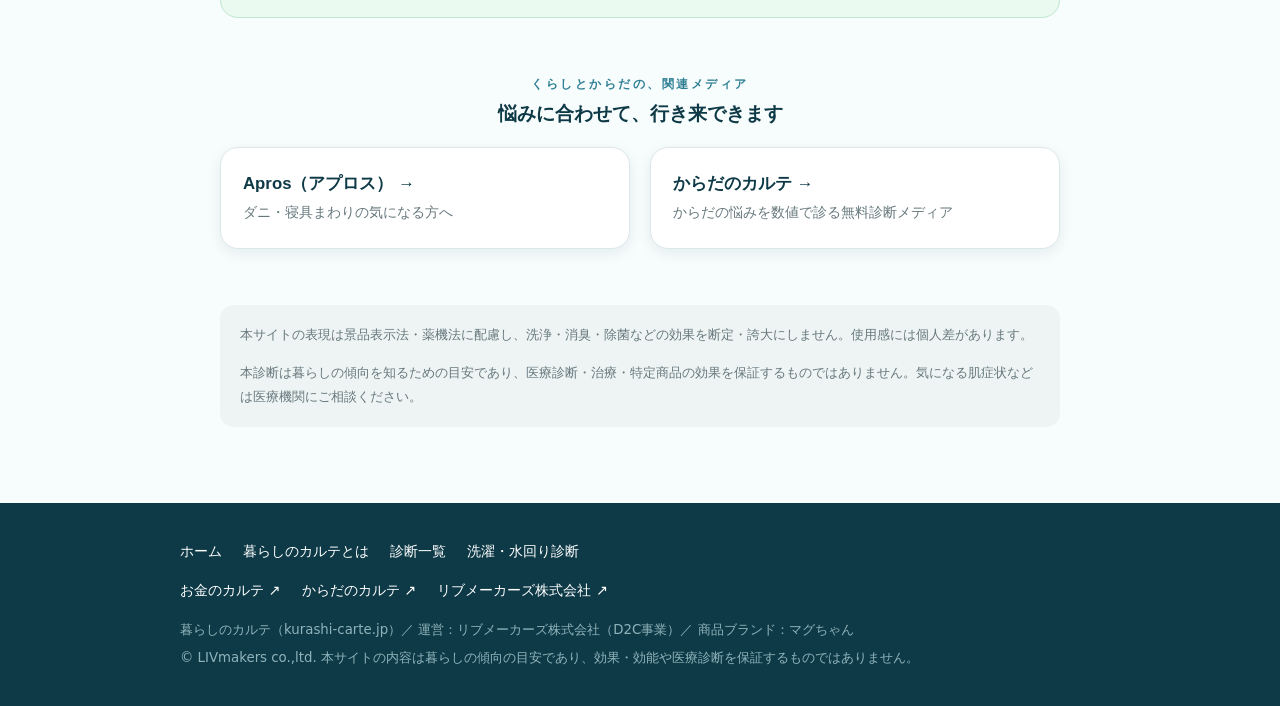
==== commit 44382729: "相互リンク追加：カルテ3兄弟＋リブメーカーズHP（フッター） Co-Authored-By: Claude Opus 4.8 <noreply@anthropic.com>" ====
--- a/index.html
+++ b/index.html
@@ -3,7 +3,7 @@
 <head>
 <meta charset="utf-8">
 <meta name="viewport" content="width=device-width, initial-scale=1">
-<meta name="robots" content="noindex, nofollow"><!-- 公開時に index,follow へ切替（=公開ボタン） -->
+<meta name="robots" content="index, follow"><!-- 公開時に index,follow へ切替（=公開ボタン） -->
 <title>暮らしのカルテ｜ダニ・洗濯・水回りなど住まいの悩みを数値で診る無料診断メディア</title>
 <meta name="description" content="暮らし・住まいの「なんとなく気になる」を、無料の診断で数値化して一枚のカルテに。住まいのダニ・アレルギー、部屋干し臭、洗剤と肌、水回りのぬめりなど、暮らしの悩みをテーマごとに診断できる総合メディア。ブラウザ内計算・登録不要。運営：リブメーカーズ株式会社。">
 <link rel="canonical" href="https://kurashi-carte.jp/">
@@ -221,6 +221,11 @@
       <a href="#lineup">診断一覧</a>
       <a href="/sentaku/">洗濯・水回り診断</a>
     </div>
+    <div class="fnav" style="margin-bottom:10px">
+      <a href="https://okane-carte.jp/">お金のカルテ ↗</a>
+      <a href="https://karada-carte.jp/">からだのカルテ ↗</a>
+      <a href="https://livmakers.co.jp/">リブメーカーズ株式会社 ↗</a>
+    </div>
     <small>
       暮らしのカルテ（kurashi-carte.jp）／ 運営：<span id="footOperator">リブメーカーズ株式会社</span>（D2C事業）／ 商品ブランド：マグちゃん<br>
       <span id="footCopyright">© LIVmakers co.,ltd.</span> 本サイトの内容は暮らしの傾向の目安であり、効果・効能や医療診断を保証するものではありません。
